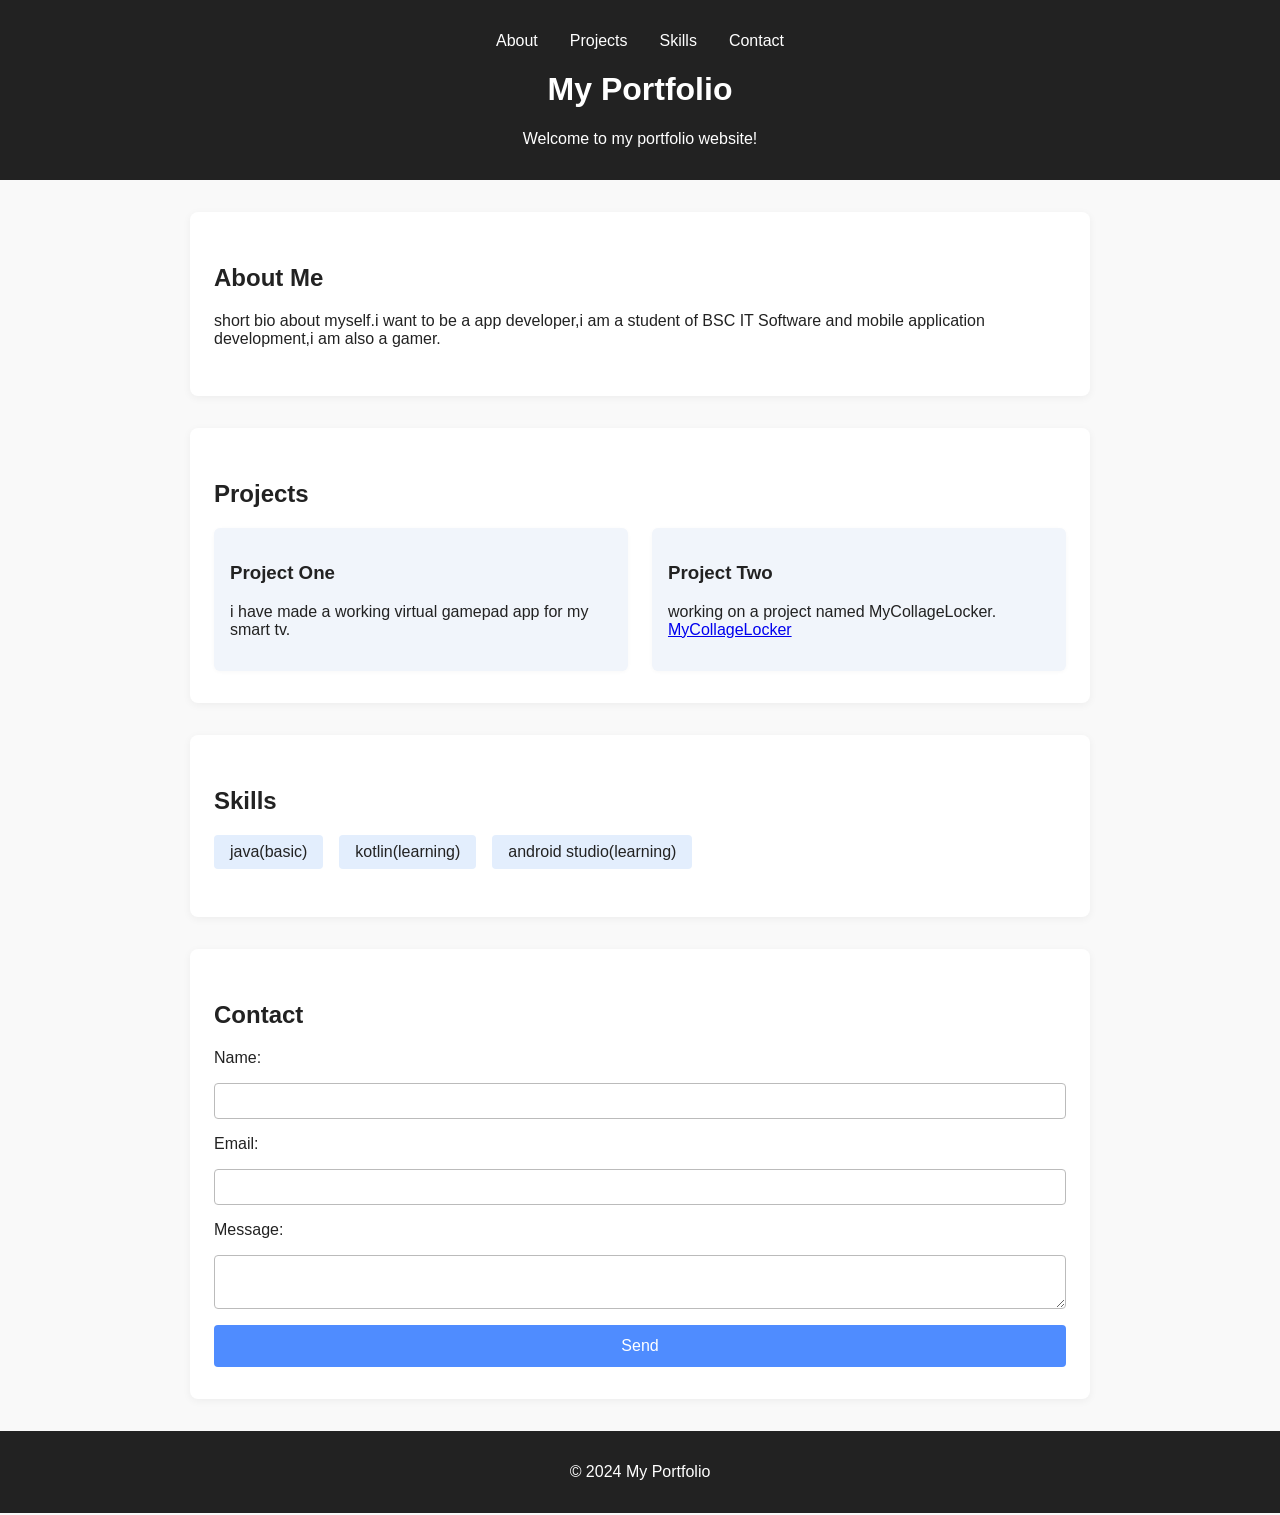
==== index.html @ efdc6cf9 "Update index.html to enhance content clarity and provide project link; modified welcome message and " ====
<!DOCTYPE html>
<html lang="en">
<head>
  <meta charset="UTF-8">
  <meta name="viewport" content="width=device-width, initial-scale=1.0">
  <title>bhaggus portfolio</title>
  <link rel="stylesheet" href="styles.css">
</head>
<body>
  <header>
    <nav>
      <ul>
        <li><a href="#about">About</a></li>
        <li><a href="#projects">Projects</a></li>
        <li><a href="#skills">Skills</a></li>
        <li><a href="#contact">Contact</a></li>
      </ul>
    </nav>
    <h1>My Portfolio</h1>
    <p>Welcome to my portfolio website!</p>
  </header>
  <main>
    <section id="about">
      <h2>About Me</h2>
      <p>short bio about myself.i want to be a app developer,i am a student of BSC IT Software and mobile application development,i am also a gamer.</p>
    </section>
    <section id="projects">
      <h2>Projects</h2>
      <div class="project-list">
        <div class="project">
          <h3>Project One</h3>
          <p>i have made a working virtual gamepad  app for my smart tv.</p>
        </div>
        <div class="project">
          <h3>Project Two</h3>
          <p>working on a project named MyCollageLocker.
            <a href="https://github.com/bhaggus/MyCollageLocker">MyCollageLocker</a>
          </p>
        </div>
      </div>
    </section>
    <section id="skills">
      <h2>Skills</h2>
      <ul class="skills-list">
        <li>java(basic)</li>
        <li>kotlin(learning)</li>
        <li>android studio(learning)</li>
      </ul>
    </section>
    <section id="contact">
      <h2>Contact</h2>
      <form id="contact-form">
        <label for="name">Name:</label>
        <input type="text" id="name" name="name" required>
        <label for="email">Email:</label>
        <input type="email" id="email" name="email" required>
        <label for="message">Message:</label>
        <textarea id="message" name="message" required></textarea>
        <button type="submit">Send</button>
      </form>
    </section>
  </main>
  <footer>
    <p>&copy; 2024 My Portfolio</p>
  </footer>
  <script src="script.js"></script>
</body>
</html>
---- styles.css ----
body {
  margin: 0;
  font-family: 'Segoe UI', Arial, sans-serif;
  background: #f9f9f9;
  color: #222;
}
header {
  background: #222;
  color: #fff;
  padding: 2rem 1rem 1rem 1rem;
  text-align: center;
}
nav ul {
  list-style: none;
  padding: 0;
  margin: 0 0 1rem 0;
  display: flex;
  justify-content: center;
  gap: 2rem;
}
nav a {
  color: #fff;
  text-decoration: none;
  font-weight: 500;
  transition: color 0.2s;
}
nav a:hover {
  color: #4f8cff;
}
main {
  max-width: 900px;
  margin: 2rem auto;
  padding: 0 1rem;
}
section {
  background: #fff;
  border-radius: 8px;
  box-shadow: 0 2px 8px rgba(0,0,0,0.05);
  margin-bottom: 2rem;
  padding: 2rem 1.5rem;
}
.project-list {
  display: flex;
  flex-wrap: wrap;
  gap: 1.5rem;
}
.project {
  flex: 1 1 250px;
  background: #f1f5fb;
  border-radius: 6px;
  padding: 1rem;
  box-shadow: 0 1px 4px rgba(0,0,0,0.03);
}
.skills-list {
  display: flex;
  flex-wrap: wrap;
  gap: 1rem;
  padding: 0;
  list-style: none;
}
.skills-list li {
  background: #e3eefd;
  color: #222;
  padding: 0.5rem 1rem;
  border-radius: 4px;
  font-weight: 500;
}
form {
  display: flex;
  flex-direction: column;
  gap: 1rem;
}
input, textarea {
  padding: 0.5rem;
  border: 1px solid #bbb;
  border-radius: 4px;
  font-size: 1rem;
}
button {
  background: #4f8cff;
  color: #fff;
  border: none;
  padding: 0.75rem 1.5rem;
  border-radius: 4px;
  font-size: 1rem;
  cursor: pointer;
  transition: background 0.2s;
}
button:hover {
  background: #2563eb;
}
footer {
  text-align: center;
  padding: 1rem;
  background: #222;
  color: #fff;
  margin-top: 2rem;
}
@media (max-width: 600px) {
  .project-list {
    flex-direction: column;
  }
  section {
    padding: 1rem 0.5rem;
  }
}
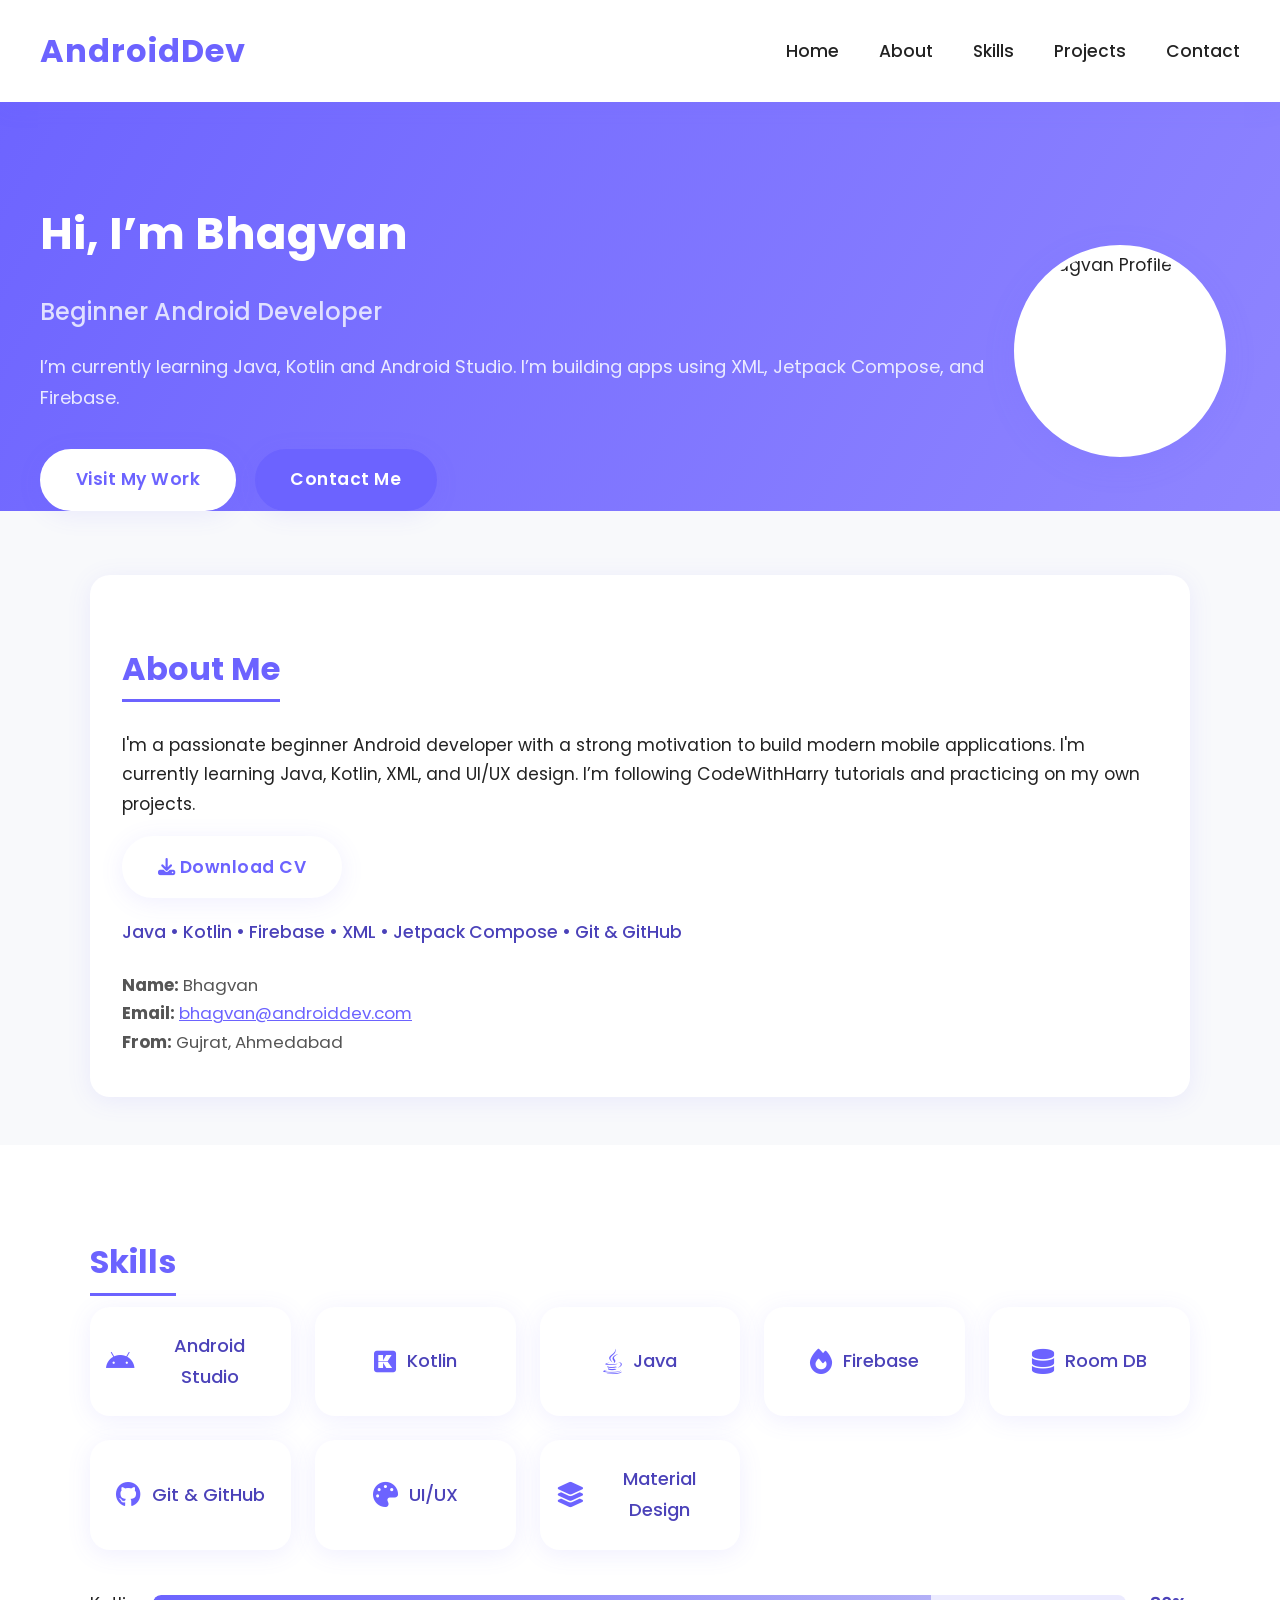
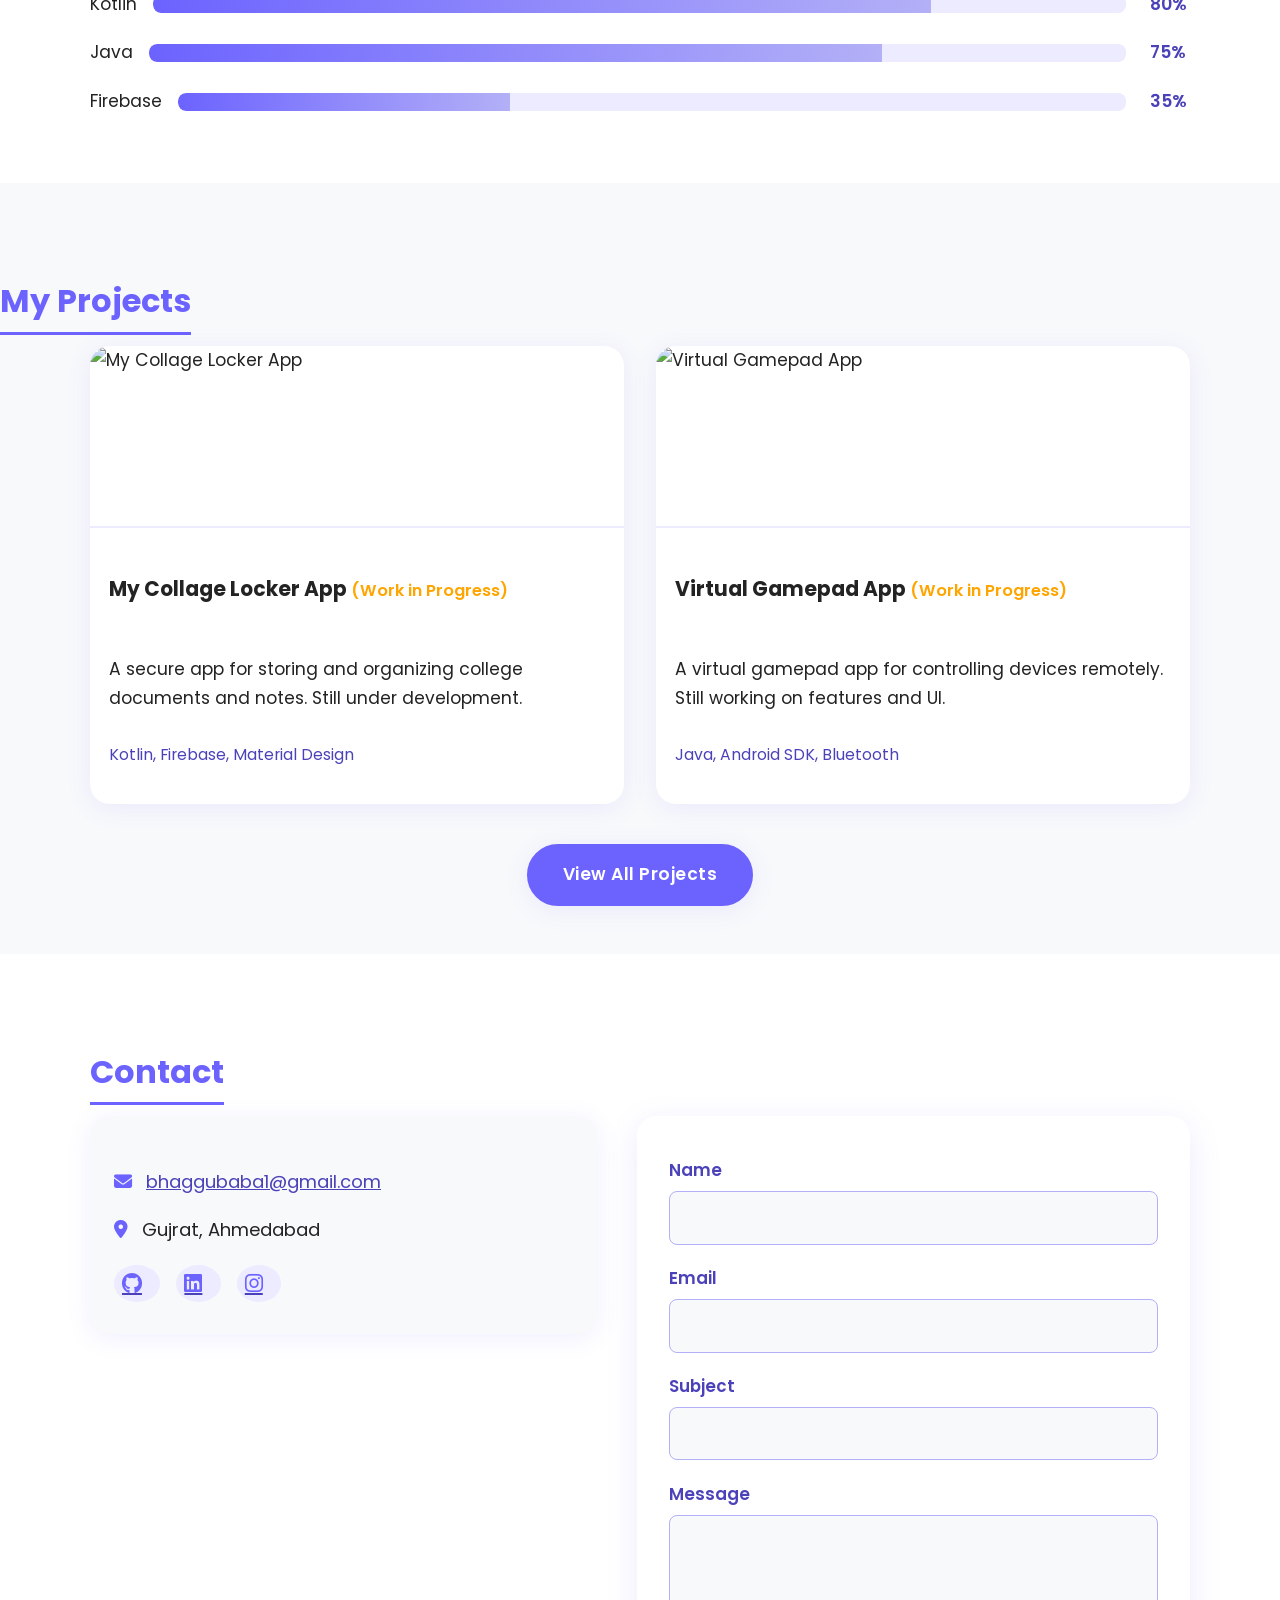
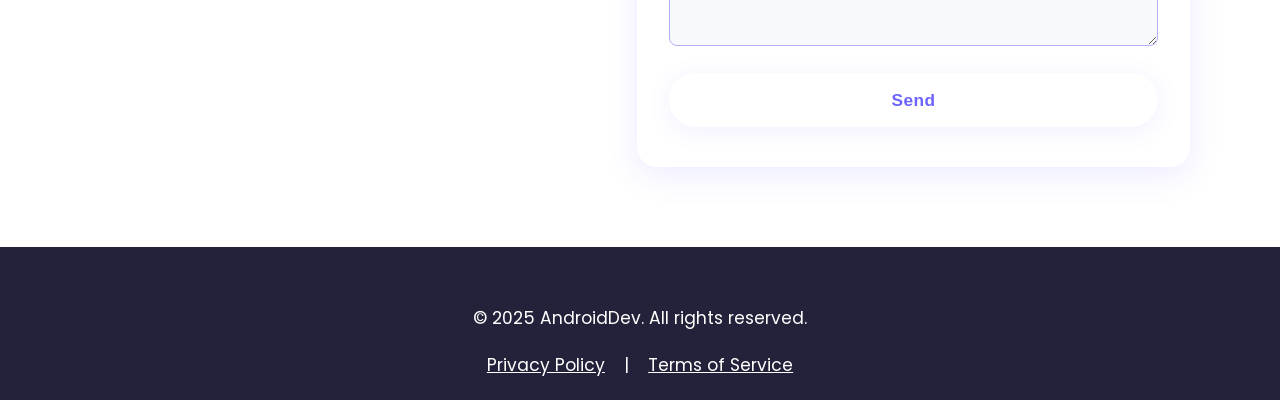
==== commit 49635d41: "i updated my portfolio webiste" ====
--- a/index.html
+++ b/index.html
@@ -3,65 +3,166 @@
 <head>
   <meta charset="UTF-8">
   <meta name="viewport" content="width=device-width, initial-scale=1.0">
-  <title>bhaggus portfolio</title>
+  <title>Bhagvan | Android Developer Portfolio</title>
   <link rel="stylesheet" href="styles.css">
+  <link href="https://fonts.googleapis.com/css?family=Poppins:400,500,700&display=swap" rel="stylesheet">
+  <link rel="stylesheet" href="https://cdnjs.cloudflare.com/ajax/libs/font-awesome/6.4.2/css/all.min.css">
 </head>
 <body>
-  <header>
-    <nav>
-      <ul>
+  <!-- Header Section -->
+  <header class="hero">
+    <nav class="navbar">
+      <div class="logo">AndroidDev</div>
+      <ul class="nav-links">
+        <li><a href="#home">Home</a></li>
         <li><a href="#about">About</a></li>
+        <li><a href="#skills">Skills</a></li>
         <li><a href="#projects">Projects</a></li>
-        <li><a href="#skills">Skills</a></li>
         <li><a href="#contact">Contact</a></li>
       </ul>
     </nav>
-    <h1>My Portfolio</h1>
-    <p>Welcome to my portfolio website!</p>
+    <div class="hero-content" id="home">
+      <div class="hero-text">
+        <h1>Hi, I’m Bhagvan</h1>
+        <h2>Beginner Android Developer</h2>
+        <p>I’m currently learning Java, Kotlin and Android Studio. I’m building apps using XML, Jetpack Compose, and Firebase.</p>
+        <div class="hero-buttons">
+          <a href="#projects" class="btn btn-primary">Visit My Work</a>
+          <a href="#contact" class="btn btn-accent">Contact Me</a>
+        </div>
+      </div>
+      <div class="hero-image">
+        <img src="https://tse2.mm.bing.net/th/id/OIP.wwSRKkPSrIvOSP2I6J0OtQHaEo?rs=1&pid=ImgDetMain&o=7&rm=3" alt="Bhagvan Profile" class="profile-img">
+      </div>
+    </div>
   </header>
+
   <main>
-    <section id="about">
-      <h2>About Me</h2>
-      <p>short bio about myself.i want to be a app developer,i am a student of BSC IT Software and mobile application development,i am also a gamer.</p>
-    </section>
-    <section id="projects">
-      <h2>Projects</h2>
-      <div class="project-list">
-        <div class="project">
-          <h3>Project One</h3>
-          <p>i have made a working virtual gamepad  app for my smart tv.</p>
-        </div>
-        <div class="project">
-          <h3>Project Two</h3>
-          <p>working on a project named MyCollageLocker.
-            <a href="https://github.com/bhaggus/MyCollageLocker">MyCollageLocker</a>
-          </p>
+    <!-- About Me Section -->
+    <section id="about" class="about-section">
+      <div class="about-container">
+        <div class="about-text">
+          <h2>About Me</h2>
+          <p>I'm a passionate beginner Android developer with a strong motivation to build modern mobile applications. I'm currently learning Java, Kotlin, XML, and UI/UX design. I’m following CodeWithHarry tutorials and practicing on my own projects.</p>
+          <a href="#" class="btn btn-primary"><i class="fa-solid fa-download"></i> Download CV</a>
+          <div class="about-skills">
+            <span>Java</span> • <span>Kotlin</span> • <span>Firebase</span> • <span>XML</span> • <span>Jetpack Compose</span> • <span>Git &amp; GitHub</span>
+          </div>
+          <div class="about-meta" style="margin-top:1.5rem;">
+            <div><strong>Name:</strong> Bhagvan</div>
+            <div><strong>Email:</strong> <a href="mailto:bhagvan@androiddev.com">bhagvan@androiddev.com</a></div>
+            <div><strong>From:</strong> Gujrat, Ahmedabad</div>
+          </div>
         </div>
       </div>
     </section>
-    <section id="skills">
+
+    <!-- Skills Section -->
+    <section id="skills" class="skills-section">
       <h2>Skills</h2>
-      <ul class="skills-list">
-        <li>java(basic)</li>
-        <li>kotlin(learning)</li>
-        <li>android studio(learning)</li>
-      </ul>
+      <div class="skills-grid">
+        <div class="skill-card"><i class="fa-brands fa-android"></i> Android Studio</div>
+        <div class="skill-card"><i class="fa-brands fa-korvue"></i> Kotlin</div>
+        <div class="skill-card"><i class="fa-brands fa-java"></i> Java</div>
+        <div class="skill-card"><i class="fa-solid fa-fire"></i> Firebase</div>
+        <div class="skill-card"><i class="fa-solid fa-database"></i> Room DB</div>
+        <div class="skill-card"><i class="fa-brands fa-github"></i> Git &amp; GitHub</div>
+        <div class="skill-card"><i class="fa-solid fa-palette"></i> UI/UX</div>
+        <div class="skill-card"><i class="fa-solid fa-layer-group"></i> Material Design</div>
+      </div>
+      <div class="skill-bars">
+        <div class="skill-bar">
+          <span>Kotlin</span>
+          <div class="bar-bg"><div class="bar-fill" style="width:80%"></div></div>
+          <span class="bar-percent">80%</span>
+        </div>
+        <div class="skill-bar">
+          <span>Java</span>
+          <div class="bar-bg"><div class="bar-fill" style="width:75%"></div></div>
+          <span class="bar-percent">75%</span>
+        </div>
+        <div class="skill-bar">
+          <span>Firebase</span>
+          <div class="bar-bg"><div class="bar-fill" style="width:35%"></div></div>
+          <span class="bar-percent">35%</span>
+        </div>
+      </div>
     </section>
-    <section id="contact">
+
+    <!-- Projects Section -->
+    <section id="projects" class="projects-section">
+      <h2>My Projects</h2>
+      <div class="projects-grid">
+        <!-- New Project: My Collage Locker App -->
+        <div class="project-card">
+          <img src="https://images.unsplash.com/photo-1519125323398-675f0ddb6308?auto=format&fit=crop&w=400&q=80" alt="My Collage Locker App">
+          <div class="project-content">
+            <h3>My Collage Locker App <span style='color:#FFA500; font-size:0.8em; font-weight:600;'>(Work in Progress)</span></h3>
+            <p>A secure app for storing and organizing college documents and notes. Still under development.</p>
+            <div class="project-tools">Kotlin, Firebase, Material Design</div>
+          </div>
+        </div>
+        <!-- New Project: Virtual Gamepad App -->
+        <div class="project-card">
+          <img src="https://images.unsplash.com/photo-1511512578047-dfb367046420?auto=format&fit=crop&w=400&q=80" alt="Virtual Gamepad App">
+          <div class="project-content">
+            <h3>Virtual Gamepad App <span style='color:#FFA500; font-size:0.8em; font-weight:600;'>(Work in Progress)</span></h3>
+            <p>A virtual gamepad app for controlling devices remotely. Still working on features and UI.</p>
+            <div class="project-tools">Java, Android SDK, Bluetooth</div>
+          </div>
+        </div>
+      </div>
+      <div class="projects-btn">
+        <a href="#" class="btn btn-accent">View All Projects</a>
+      </div>
+    </section>
+
+    <!-- Contact Section -->
+    <section id="contact" class="contact-section">
       <h2>Contact</h2>
-      <form id="contact-form">
-        <label for="name">Name:</label>
-        <input type="text" id="name" name="name" required>
-        <label for="email">Email:</label>
-        <input type="email" id="email" name="email" required>
-        <label for="message">Message:</label>
-        <textarea id="message" name="message" required></textarea>
-        <button type="submit">Send</button>
-      </form>
+      <div class="contact-container">
+        <div class="contact-details">
+          <p><i class="fa-solid fa-envelope"></i> <a href="mailto:bhaggubaba1@gmail.com">bhaggubaba1@gmail.com</a></p>
+          <p><i class="fa-solid fa-location-dot"></i> Gujrat, Ahmedabad</p>
+          <div class="social-icons">
+            <a href="https://github.com/Beasst1816" aria-label="GitHub" class="social-icon" target="_blank"><i class="fa-brands fa-github"></i></a>
+            <a href="https://www.linkedin.com/in/raval-bhagvan-371677370?utm_source=share&utm_campaign=share_via&utm_content=profile&utm_medium=android_app" aria-label="LinkedIn" class="social-icon" target="_blank"><i class="fa-brands fa-linkedin"></i></a>
+            <a href="https://www.instagram.com/bhaggu.exe?igsh=d2loOWhnOHhxYTVz" aria-label="Instagram" class="social-icon" target="_blank"><i class="fa-brands fa-instagram"></i></a>
+          </div>
+        </div>
+        <form id="contact-form" class="contact-form">
+          <div class="form-group">
+            <label for="name">Name</label>
+            <input type="text" id="name" name="name" required>
+          </div>
+          <div class="form-group">
+            <label for="email">Email</label>
+            <input type="email" id="email" name="email" required>
+          </div>
+          <div class="form-group">
+            <label for="subject">Subject</label>
+            <input type="text" id="subject" name="subject" required>
+          </div>
+          <div class="form-group">
+            <label for="message">Message</label>
+            <textarea id="message" name="message" rows="4" required></textarea>
+          </div>
+          <button type="submit" class="btn btn-primary">Send</button>
+        </form>
+      </div>
     </section>
   </main>
-  <footer>
-    <p>&copy; 2024 My Portfolio</p>
+
+  <!-- Footer -->
+  <footer class="footer">
+    <div class="footer-content">
+      <p>© 2025 AndroidDev. All rights reserved.</p>
+      <div class="footer-links">
+        <a href="#">Privacy Policy</a>
+        <span>|</span>
+        <a href="#">Terms of Service</a>
+      </div>
+    </div>
   </footer>
   <script src="script.js"></script>
 </body>
--- a/styles.css
+++ b/styles.css
@@ -1,106 +1,555 @@
+/* --- Professional & Clean Enhancements --- */
+:root {
+  --primary: #6C63FF;
+  --primary-dark: #4B42B9;
+  --accent: #6C63FF;
+  --bg: #fff;
+  --section-bg: #F8F9FB;
+  --text: #232323;
+  --shadow: 0 4px 24px rgba(108,99,255,0.10);
+  --shadow-lg: 0 8px 32px rgba(108,99,255,0.13);
+  --radius: 20px;
+  --radius-lg: 32px;
+  --transition: 0.25s cubic-bezier(.4,0,.2,1);
+}
+
 body {
   margin: 0;
-  font-family: 'Segoe UI', Arial, sans-serif;
-  background: #f9f9f9;
-  color: #222;
-}
-header {
-  background: #222;
-  color: #fff;
-  padding: 2rem 1rem 1rem 1rem;
-  text-align: center;
-}
-nav ul {
+  font-family: 'Poppins', 'Inter', Arial, sans-serif;
+  background: var(--bg);
+  color: var(--text);
+  line-height: 1.7;
+  font-size: 1.08rem;
+}
+
+section {
+  padding: 3.5rem 0 3.5rem 0;
+  background: var(--section-bg);
+}
+
+main > section:nth-child(even) {
+  background: #fff;
+}
+
+/* Navbar */
+.navbar {
+  display: flex;
+  justify-content: space-between;
+  align-items: center;
+  padding: 1.5rem 2.5rem;
+  background: var(--bg);
+  box-shadow: var(--shadow);
+}
+.logo {
+  font-weight: 700;
+  font-size: 2rem;
+  color: var(--primary);
+  letter-spacing: 1px;
+}
+.nav-links {
   list-style: none;
+  display: flex;
+  gap: 2.5rem;
+  margin: 0;
   padding: 0;
-  margin: 0 0 1rem 0;
-  display: flex;
-  justify-content: center;
-  gap: 2rem;
-}
-nav a {
-  color: #fff;
+}
+.nav-links a {
+  color: var(--text);
   text-decoration: none;
   font-weight: 500;
-  transition: color 0.2s;
-}
-nav a:hover {
-  color: #4f8cff;
-}
-main {
-  max-width: 900px;
-  margin: 2rem auto;
-  padding: 0 1rem;
-}
-section {
-  background: #fff;
+  font-size: 1.08rem;
+  transition: color var(--transition);
+  position: relative;
+  padding-bottom: 2px;
+}
+.nav-links a::after {
+  content: '';
+  display: block;
+  width: 0;
+  height: 2.5px;
+  background: var(--primary);
+  transition: width var(--transition);
+  position: absolute;
+  left: 0;
+  bottom: -4px;
+  border-radius: 2px;
+}
+.nav-links a:hover {
+  color: var(--primary);
+}
+.nav-links a:hover::after {
+  width: 100%;
+}
+
+/* Hero Section */
+.hero {
+  background: linear-gradient(120deg, #6C63FF 0%, #8f85ff 100%);
+  padding-bottom: 0;
+  min-height: 420px;
+}
+.hero-content {
+  display: flex;
+  align-items: center;
+  justify-content: space-between;
+  max-width: 1200px;
+  margin: 0 auto;
+  padding: 4rem 2.5rem 0 2.5rem;
+  flex-wrap: wrap;
+}
+.hero-text {
+  flex: 1 1 400px;
+  color: #fff;
+}
+.hero-text h1 {
+  font-size: 2.8rem;
+  font-weight: 700;
+  margin-bottom: 0.5rem;
+  color: #fff;
+}
+.hero-text h1 span, .hero-text .highlight {
+  color: #FFD600;
+  background: none;
+  padding: 0;
+}
+.hero-text h2 {
+  font-size: 1.5rem;
+  color: #e0e0ff;
+  margin-bottom: 1.2rem;
+  font-weight: 500;
+}
+.hero-text p {
+  margin-bottom: 2.2rem;
+  color: #eaeaff;
+  font-size: 1.13rem;
+}
+.hero-buttons {
+  display: flex;
+  gap: 1.2rem;
+}
+.btn {
+  padding: 0.9rem 2.1rem;
+  border: none;
+  border-radius: var(--radius-lg);
+  font-size: 1.08rem;
+  font-weight: 600;
+  cursor: pointer;
+  transition: box-shadow var(--transition), background var(--transition), color var(--transition), transform var(--transition);
+  box-shadow: var(--shadow);
+  text-decoration: none;
+  display: inline-block;
+  letter-spacing: 0.5px;
+}
+.btn-primary {
+  background: #fff;
+  color: var(--primary);
+  border: 2px solid #fff;
+}
+.btn-primary:hover {
+  background: var(--primary-dark);
+  color: #fff;
+  border: 2px solid var(--primary-dark);
+  transform: translateY(-2px) scale(1.04);
+}
+.btn-accent {
+  background: var(--primary);
+  color: #fff;
+  border: 2px solid var(--primary);
+}
+.btn-accent:hover {
+  background: #fff;
+  color: var(--primary);
+  border: 2px solid #fff;
+  transform: translateY(-2px) scale(1.04);
+}
+.hero-image {
+  flex: 0 0 240px;
+  display: flex;
+  align-items: center;
+  justify-content: center;
+  margin-top: 1.5rem;
+}
+.profile-img {
+  width: 200px;
+  height: 200px;
+  border-radius: 50%;
+  object-fit: cover;
+  border: 6px solid #fff;
+  box-shadow: var(--shadow-lg);
+  background: #fff;
+}
+
+/* About Section */
+.about-section {
+  background: var(--section-bg);
+  padding: 4rem 0 3rem 0;
+}
+.about-container {
+  display: flex;
+  align-items: flex-start;
+  gap: 2.5rem;
+  max-width: 1100px;
+  margin: 0 auto;
+  flex-wrap: wrap;
+}
+.about-text {
+  flex: 1 1 400px;
+  background: #fff;
+  border-radius: var(--radius);
+  box-shadow: var(--shadow);
+  padding: 2.5rem 2rem;
+}
+.about-text h2 {
+  color: var(--primary);
+  font-size: 2rem;
+  font-weight: 700;
+  margin-bottom: 0.7rem;
+  border-bottom: 3px solid var(--primary);
+  display: inline-block;
+  padding-bottom: 0.2rem;
+}
+.about-skills {
+  margin-top: 1.2rem;
+  color: var(--primary-dark);
+  font-weight: 500;
+  font-size: 1.08rem;
+}
+.about-meta {
+  margin-top: 1.5rem;
+  font-size: 1.05rem;
+  color: #555;
+}
+.about-meta a {
+  color: var(--primary);
+  text-decoration: underline;
+}
+
+/* Skills Section */
+.skills-section {
+  padding: 4rem 0 3rem 0;
+  max-width: 1100px;
+  margin: 0 auto;
+  background: #fff;
+}
+.skills-section h2 {
+  color: var(--primary);
+  font-size: 2rem;
+  font-weight: 700;
+  margin-bottom: 0.7rem;
+  border-bottom: 3px solid var(--primary);
+  display: inline-block;
+  padding-bottom: 0.2rem;
+  text-align: left;
+}
+.skills-grid {
+  display: grid;
+  grid-template-columns: repeat(auto-fit, minmax(170px, 1fr));
+  gap: 1.5rem;
+  margin-bottom: 2.5rem;
+}
+.skill-card {
+  background: #fff;
+  border-radius: var(--radius);
+  box-shadow: var(--shadow);
+  padding: 1.5rem 1rem;
+  text-align: center;
+  font-weight: 500;
+  color: var(--primary-dark);
+  font-size: 1.13rem;
+  transition: transform var(--transition), box-shadow var(--transition), background var(--transition);
+  display: flex;
+  align-items: center;
+  justify-content: center;
+  gap: 0.7rem;
+}
+.skill-card i {
+  font-size: 1.4em;
+  color: var(--primary);
+}
+.skill-card:hover {
+  transform: translateY(-6px) scale(1.04);
+  box-shadow: var(--shadow-lg);
+  background: #F3F1FF;
+}
+.skill-bars {
+  margin-top: 1.5rem;
+}
+.skill-bar {
+  display: flex;
+  align-items: center;
+  gap: 1rem;
+  margin-bottom: 1.2rem;
+}
+.bar-bg {
+  flex: 1;
+  background: #ecebff;
   border-radius: 8px;
-  box-shadow: 0 2px 8px rgba(0,0,0,0.05);
+  height: 18px;
+  overflow: hidden;
+  margin-right: 0.5rem;
+}
+.bar-fill {
+  background: linear-gradient(90deg, var(--primary), #b3b0f7);
+  height: 100%;
+  border-radius: 8px 0 0 8px;
+  transition: width 0.7s;
+}
+.bar-percent {
+  min-width: 40px;
+  color: var(--primary-dark);
+  font-weight: 600;
+}
+
+/* Projects Section */
+.projects-section {
+  padding: 4rem 0 3rem 0;
+  background: var(--section-bg);
+}
+.projects-section h2 {
+  color: var(--primary);
+  font-size: 2rem;
+  font-weight: 700;
+  margin-bottom: 0.7rem;
+  border-bottom: 3px solid var(--primary);
+  display: inline-block;
+  padding-bottom: 0.2rem;
+  text-align: left;
+}
+.projects-grid {
+  display: grid;
+  grid-template-columns: repeat(auto-fit, minmax(340px, 1fr));
+  gap: 2rem;
+  max-width: 1100px;
+  margin: 0 auto;
+}
+.project-card {
+  background: #fff;
+  border-radius: var(--radius);
+  box-shadow: var(--shadow);
+  overflow: hidden;
+  display: flex;
+  flex-direction: column;
+  transition: transform var(--transition), box-shadow var(--transition);
+}
+.project-card:hover {
+  transform: translateY(-8px) scale(1.03);
+  box-shadow: var(--shadow-lg);
+}
+.project-card img {
+  width: 100%;
+  height: 180px;
+  object-fit: cover;
+  border-bottom: 2px solid #ecebff;
+}
+.project-content {
+  padding: 1.5rem 1.2rem 1.7rem 1.2rem;
+  flex: 1;
+  display: flex;
+  flex-direction: column;
+  gap: 0.7rem;
+}
+.project-tools {
+  color: var(--primary-dark);
+  font-size: 0.98rem;
+  margin-bottom: 0.5rem;
+}
+.projects-btn {
+  margin-top: 2.5rem;
+  text-align: center;
+}
+.project-link {
+  color: #fff;
+  background: var(--primary);
+  border-radius: 8px;
+  padding: 0.5rem 1.2rem;
+  text-decoration: none;
+  font-weight: 500;
+  align-self: flex-start;
+  transition: background var(--transition);
+}
+.project-link:hover {
+  background: var(--primary-dark);
+}
+
+/* Contact Section */
+.contact-section {
+  padding: 4rem 0 3rem 0;
+  max-width: 1100px;
+  margin: 0 auto;
+  background: #fff;
+}
+.contact-section h2 {
+  color: var(--primary);
+  font-size: 2rem;
+  font-weight: 700;
+  margin-bottom: 0.7rem;
+  border-bottom: 3px solid var(--primary);
+  display: inline-block;
+  padding-bottom: 0.2rem;
+  text-align: left;
+}
+.contact-container {
+  display: flex;
+  gap: 2.5rem;
+  flex-wrap: wrap;
+  align-items: flex-start;
+  justify-content: space-between;
+}
+.contact-details {
+  flex: 1 1 320px;
+  font-size: 1.13rem;
   margin-bottom: 2rem;
+  background: #F8F9FB;
+  border-radius: var(--radius);
+  box-shadow: var(--shadow);
   padding: 2rem 1.5rem;
 }
-.project-list {
-  display: flex;
-  flex-wrap: wrap;
-  gap: 1.5rem;
-}
-.project {
-  flex: 1 1 250px;
-  background: #f1f5fb;
-  border-radius: 6px;
-  padding: 1rem;
-  box-shadow: 0 1px 4px rgba(0,0,0,0.03);
-}
-.skills-list {
-  display: flex;
-  flex-wrap: wrap;
+.contact-details i {
+  color: var(--primary);
+  margin-right: 0.5em;
+}
+.contact-details a {
+  color: var(--primary-dark);
+  text-decoration: underline;
+}
+.social-icons {
+  display: flex;
   gap: 1rem;
-  padding: 0;
-  list-style: none;
-}
-.skills-list li {
-  background: #e3eefd;
-  color: #222;
-  padding: 0.5rem 1rem;
-  border-radius: 4px;
-  font-weight: 500;
-}
-form {
+  margin-top: 1.2rem;
+}
+.social-icon {
+  color: var(--primary-dark);
+  background: #ecebff;
+  border-radius: 50%;
+  padding: 0.5rem;
+  display: flex;
+  align-items: center;
+  justify-content: center;
+  transition: background var(--transition), color var(--transition), transform var(--transition);
+  font-size: 1.3rem;
+}
+.social-icon:hover {
+  background: var(--primary);
+  color: #fff;
+  transform: scale(1.1);
+}
+.contact-form {
+  flex: 1 1 350px;
+  background: #fff;
+  border-radius: var(--radius);
+  box-shadow: var(--shadow-lg);
+  padding: 2.5rem 2rem;
   display: flex;
   flex-direction: column;
-  gap: 1rem;
-}
-input, textarea {
-  padding: 0.5rem;
-  border: 1px solid #bbb;
-  border-radius: 4px;
-  font-size: 1rem;
-}
-button {
-  background: #4f8cff;
-  color: #fff;
-  border: none;
-  padding: 0.75rem 1.5rem;
-  border-radius: 4px;
-  font-size: 1rem;
-  cursor: pointer;
-  transition: background 0.2s;
-}
-button:hover {
-  background: #2563eb;
-}
-footer {
+  gap: 1.2rem;
+}
+.form-group {
+  display: flex;
+  flex-direction: column;
+  gap: 0.4rem;
+}
+.contact-form label {
+  font-weight: 600;
+  color: var(--primary-dark);
+  font-size: 1.05rem;
+}
+.contact-form input,
+.contact-form textarea {
+  padding: 0.8rem 1.1rem;
+  border: 1.5px solid #b3b0f7;
+  border-radius: 8px;
+  font-size: 1.08rem;
+  font-family: inherit;
+  background: #F8F9FB;
+  transition: border var(--transition);
+}
+.contact-form input:focus,
+.contact-form textarea:focus {
+  border: 1.5px solid var(--primary);
+  outline: none;
+}
+.contact-form button {
+  margin-top: 0.5rem;
+  font-size: 1.08rem;
+  font-weight: 600;
+  border-radius: var(--radius-lg);
+  padding: 0.9rem 2.1rem;
+}
+
+/* Footer */
+.footer {
+  background: #23223a;
+  color: #fff;
+  padding: 2.5rem 1rem 1.2rem 1rem;
   text-align: center;
-  padding: 1rem;
-  background: #222;
-  color: #fff;
   margin-top: 2rem;
 }
+.footer-content {
+  max-width: 1100px;
+  margin: 0 auto;
+}
+.footer-links {
+  margin-top: 0.7rem;
+  display: flex;
+  gap: 1.2rem;
+  justify-content: center;
+  align-items: center;
+  font-size: 1.08rem;
+}
+.footer-links a {
+  color: #fff;
+  text-decoration: underline;
+  transition: color var(--transition);
+}
+.footer-links a:hover {
+  color: var(--primary);
+}
+.footer-links span {
+  color: #fff;
+}
+
+/* Responsive Design */
+@media (max-width: 1100px) {
+  .hero-content, .about-container, .contact-container, .projects-grid, .skills-section {
+    padding-left: 1rem;
+    padding-right: 1rem;
+  }
+}
+@media (max-width: 900px) {
+  .hero-content, .about-container, .contact-container {
+    flex-direction: column;
+    align-items: flex-start;
+    gap: 2rem;
+    padding-left: 1rem;
+    padding-right: 1rem;
+  }
+  .hero-image {
+    align-self: center;
+    margin-top: 2rem;
+  }
+}
 @media (max-width: 600px) {
-  .project-list {
+  .navbar {
     flex-direction: column;
-  }
-  section {
-    padding: 1rem 0.5rem;
+    gap: 1rem;
+    padding: 1rem;
+  }
+  .hero-content, .about-container, .contact-container {
+    padding: 1rem 0.5rem 0 0.5rem;
+  }
+  .skills-section, .projects-section, .about-section, .contact-section {
+    padding: 2rem 0.5rem;
+  }
+  .projects-grid {
+    grid-template-columns: 1fr;
+  }
+  .skills-grid {
+    grid-template-columns: 1fr;
+  }
+  .footer {
+    padding: 1.2rem 0.5rem 0.5rem 0.5rem;
+  }
+  .profile-img {
+    width: 120px;
+    height: 120px;
   }
 } 
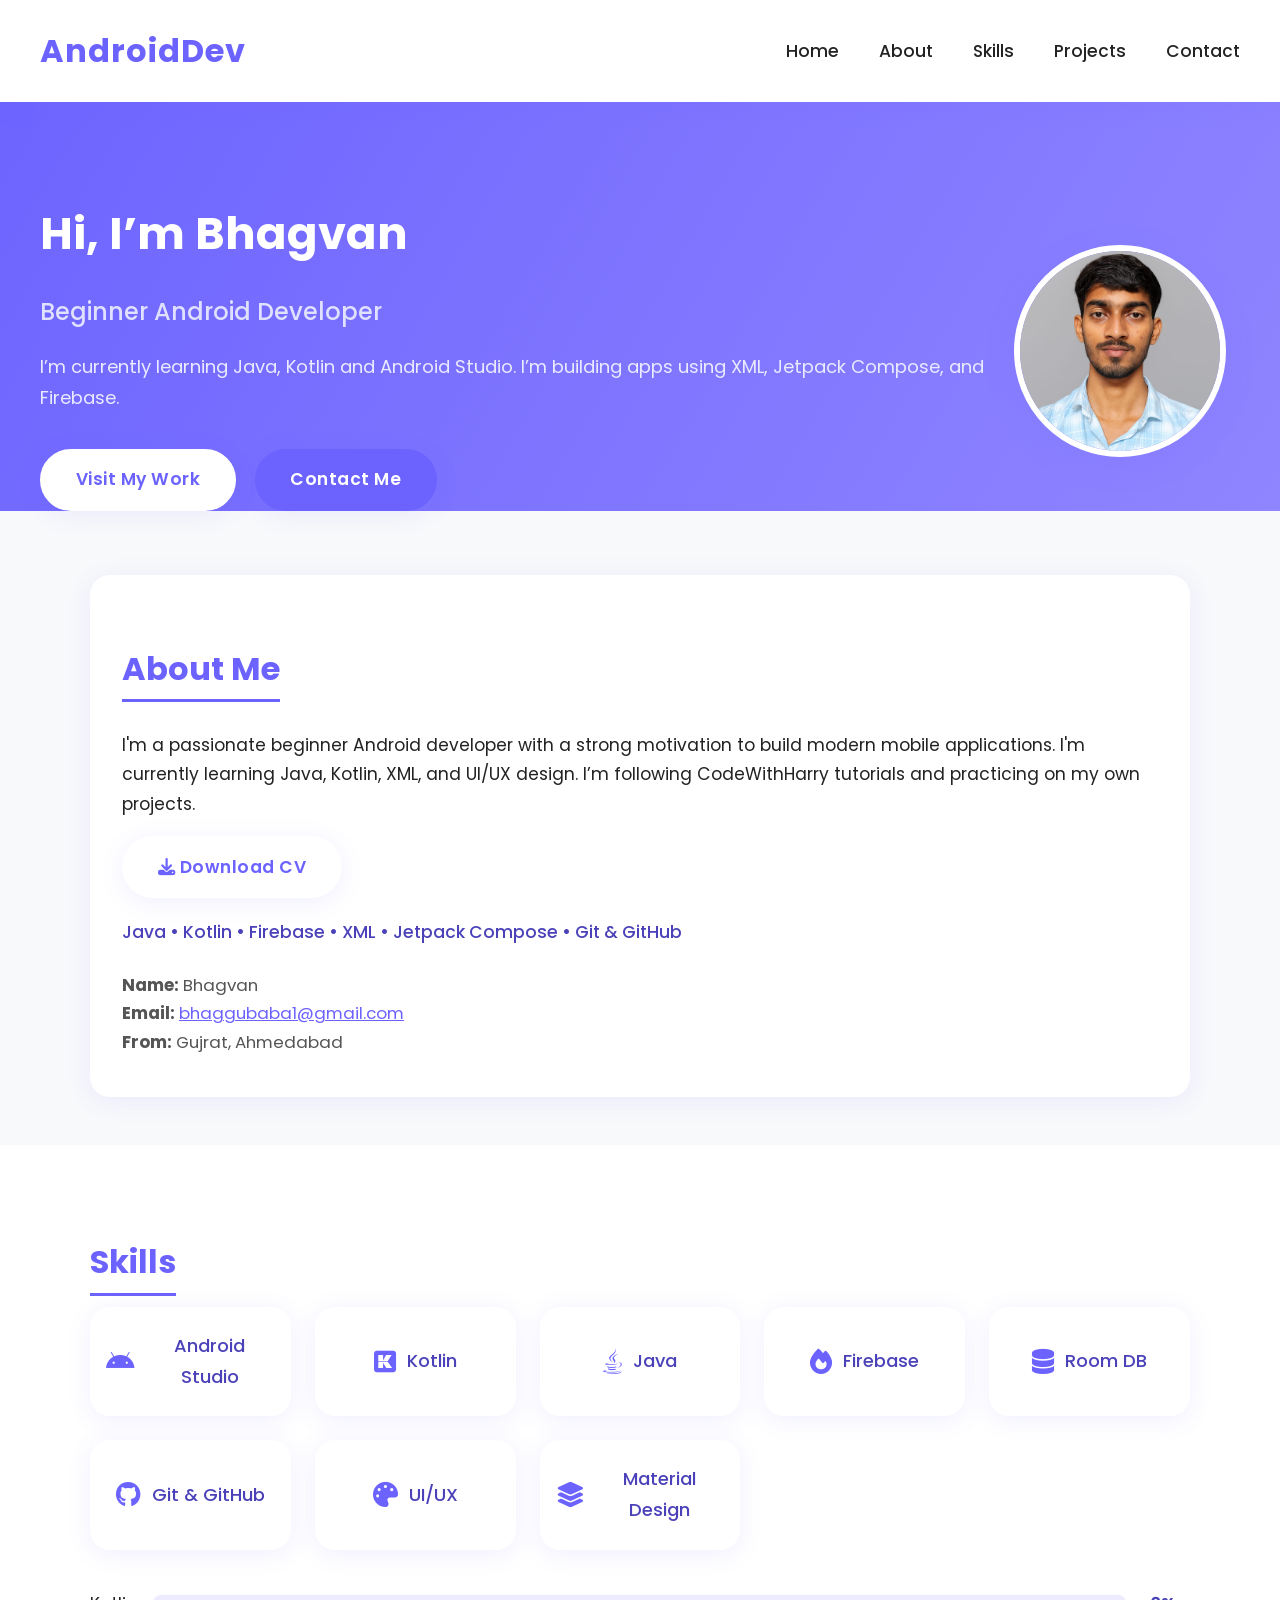
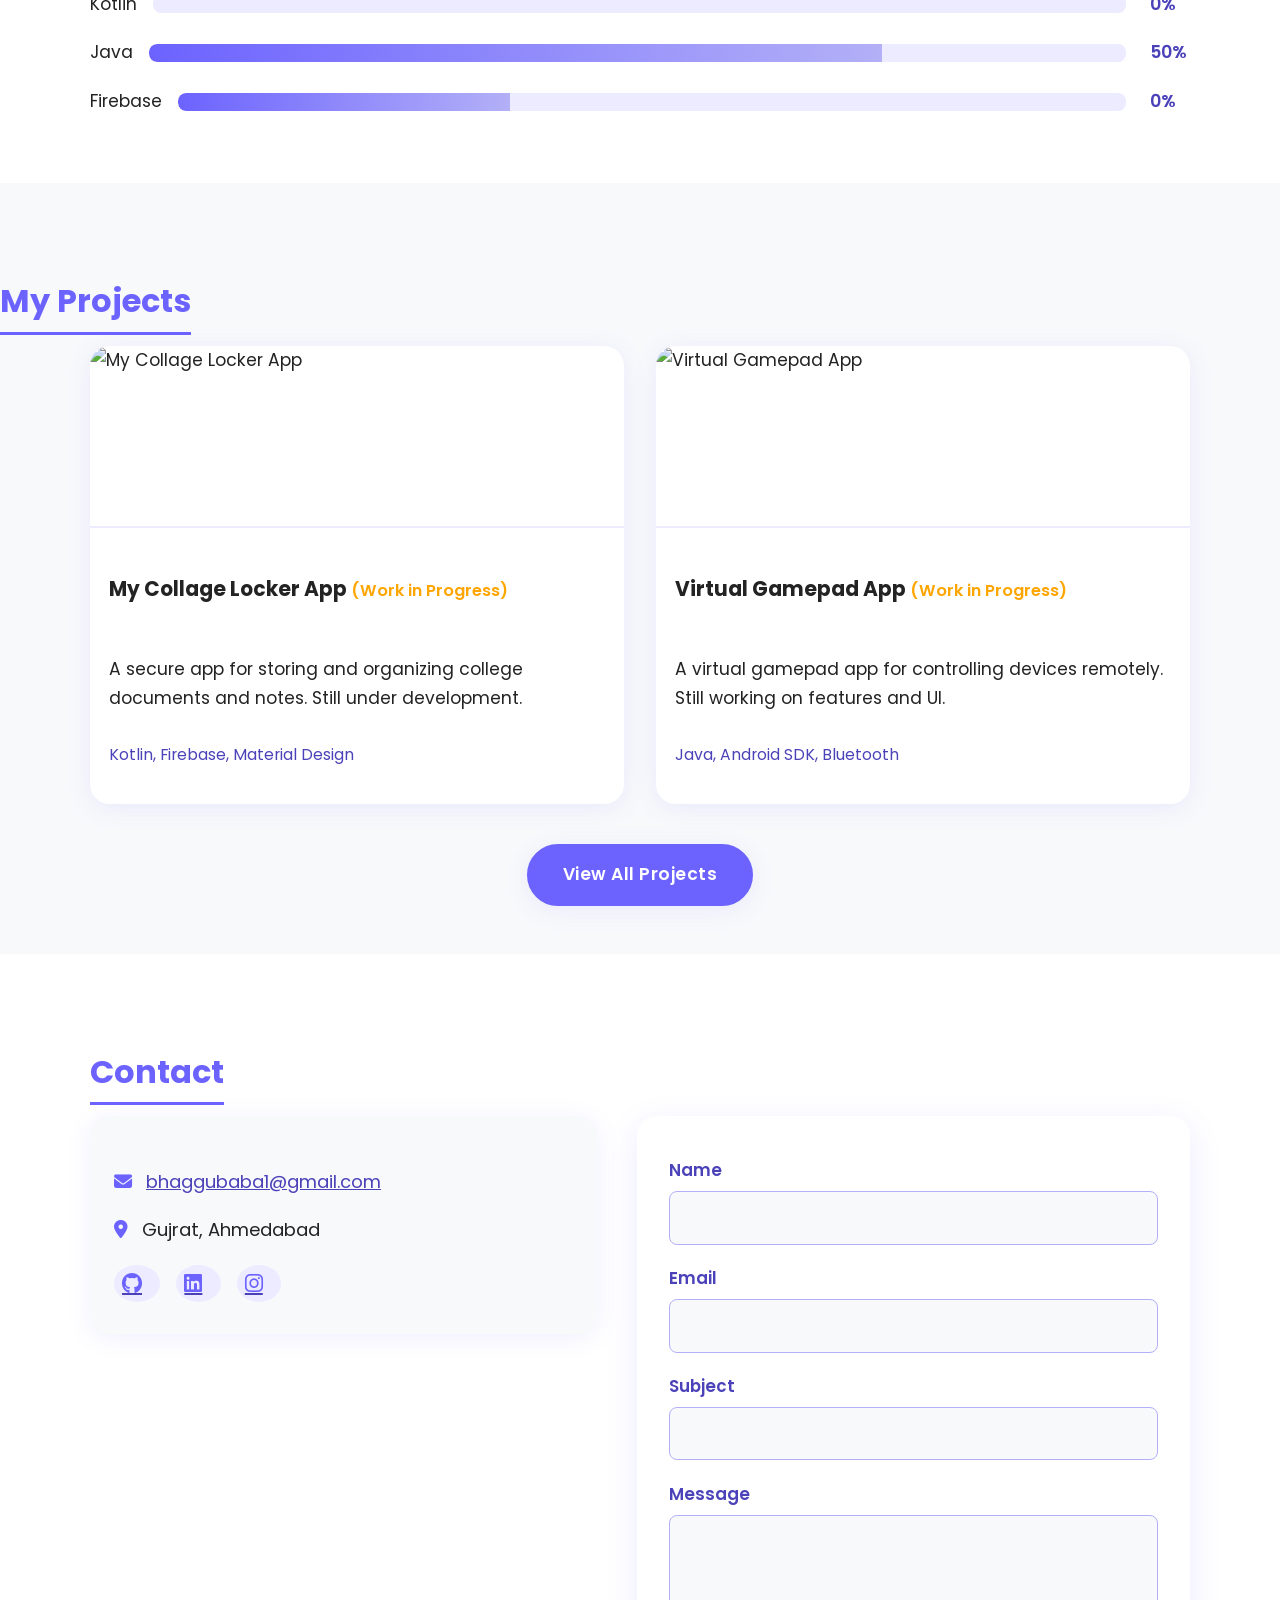
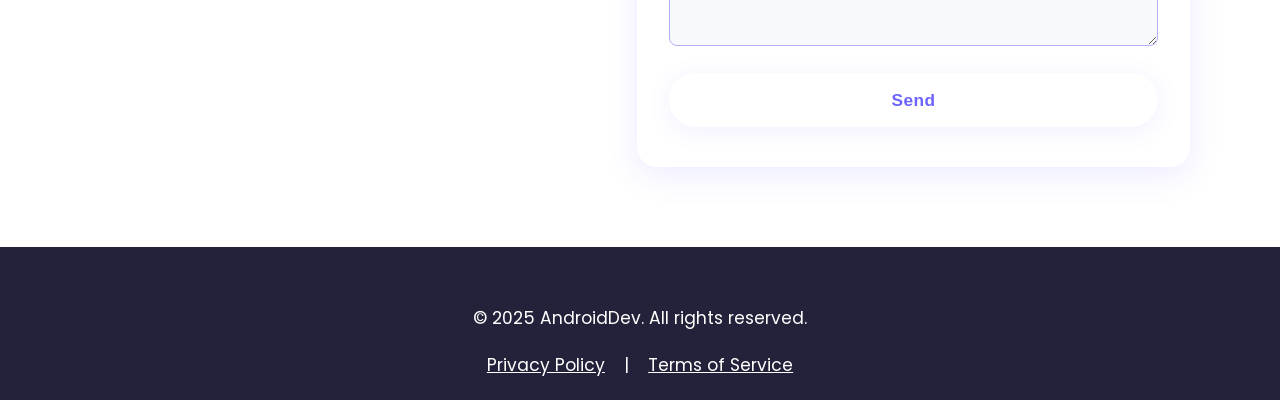
==== commit 4dfb40fa: "Update index.html" ====
--- a/index.html
+++ b/index.html
@@ -32,7 +32,7 @@
         </div>
       </div>
       <div class="hero-image">
-        <img src="https://tse2.mm.bing.net/th/id/OIP.wwSRKkPSrIvOSP2I6J0OtQHaEo?rs=1&pid=ImgDetMain&o=7&rm=3" alt="Bhagvan Profile" class="profile-img">
+        <img src="profile-image.jpg" alt="Bhagvan Profile" class="profile-img">
       </div>
     </div>
   </header>
@@ -50,7 +50,7 @@
           </div>
           <div class="about-meta" style="margin-top:1.5rem;">
             <div><strong>Name:</strong> Bhagvan</div>
-            <div><strong>Email:</strong> <a href="mailto:bhagvan@androiddev.com">bhagvan@androiddev.com</a></div>
+            <div><strong>Email:</strong> <a href="mailto:bhagvan@androiddev.com">bhaggubaba1@gmail.com</a></div>
             <div><strong>From:</strong> Gujrat, Ahmedabad</div>
           </div>
         </div>
@@ -73,18 +73,18 @@
       <div class="skill-bars">
         <div class="skill-bar">
           <span>Kotlin</span>
-          <div class="bar-bg"><div class="bar-fill" style="width:80%"></div></div>
-          <span class="bar-percent">80%</span>
+          <div class="bar-bg"><div class="bar-fill" style="width:0%"></div></div>
+          <span class="bar-percent">0%</span>
         </div>
         <div class="skill-bar">
           <span>Java</span>
           <div class="bar-bg"><div class="bar-fill" style="width:75%"></div></div>
-          <span class="bar-percent">75%</span>
+          <span class="bar-percent">50%</span>
         </div>
         <div class="skill-bar">
           <span>Firebase</span>
           <div class="bar-bg"><div class="bar-fill" style="width:35%"></div></div>
-          <span class="bar-percent">35%</span>
+          <span class="bar-percent">0%</span>
         </div>
       </div>
     </section>
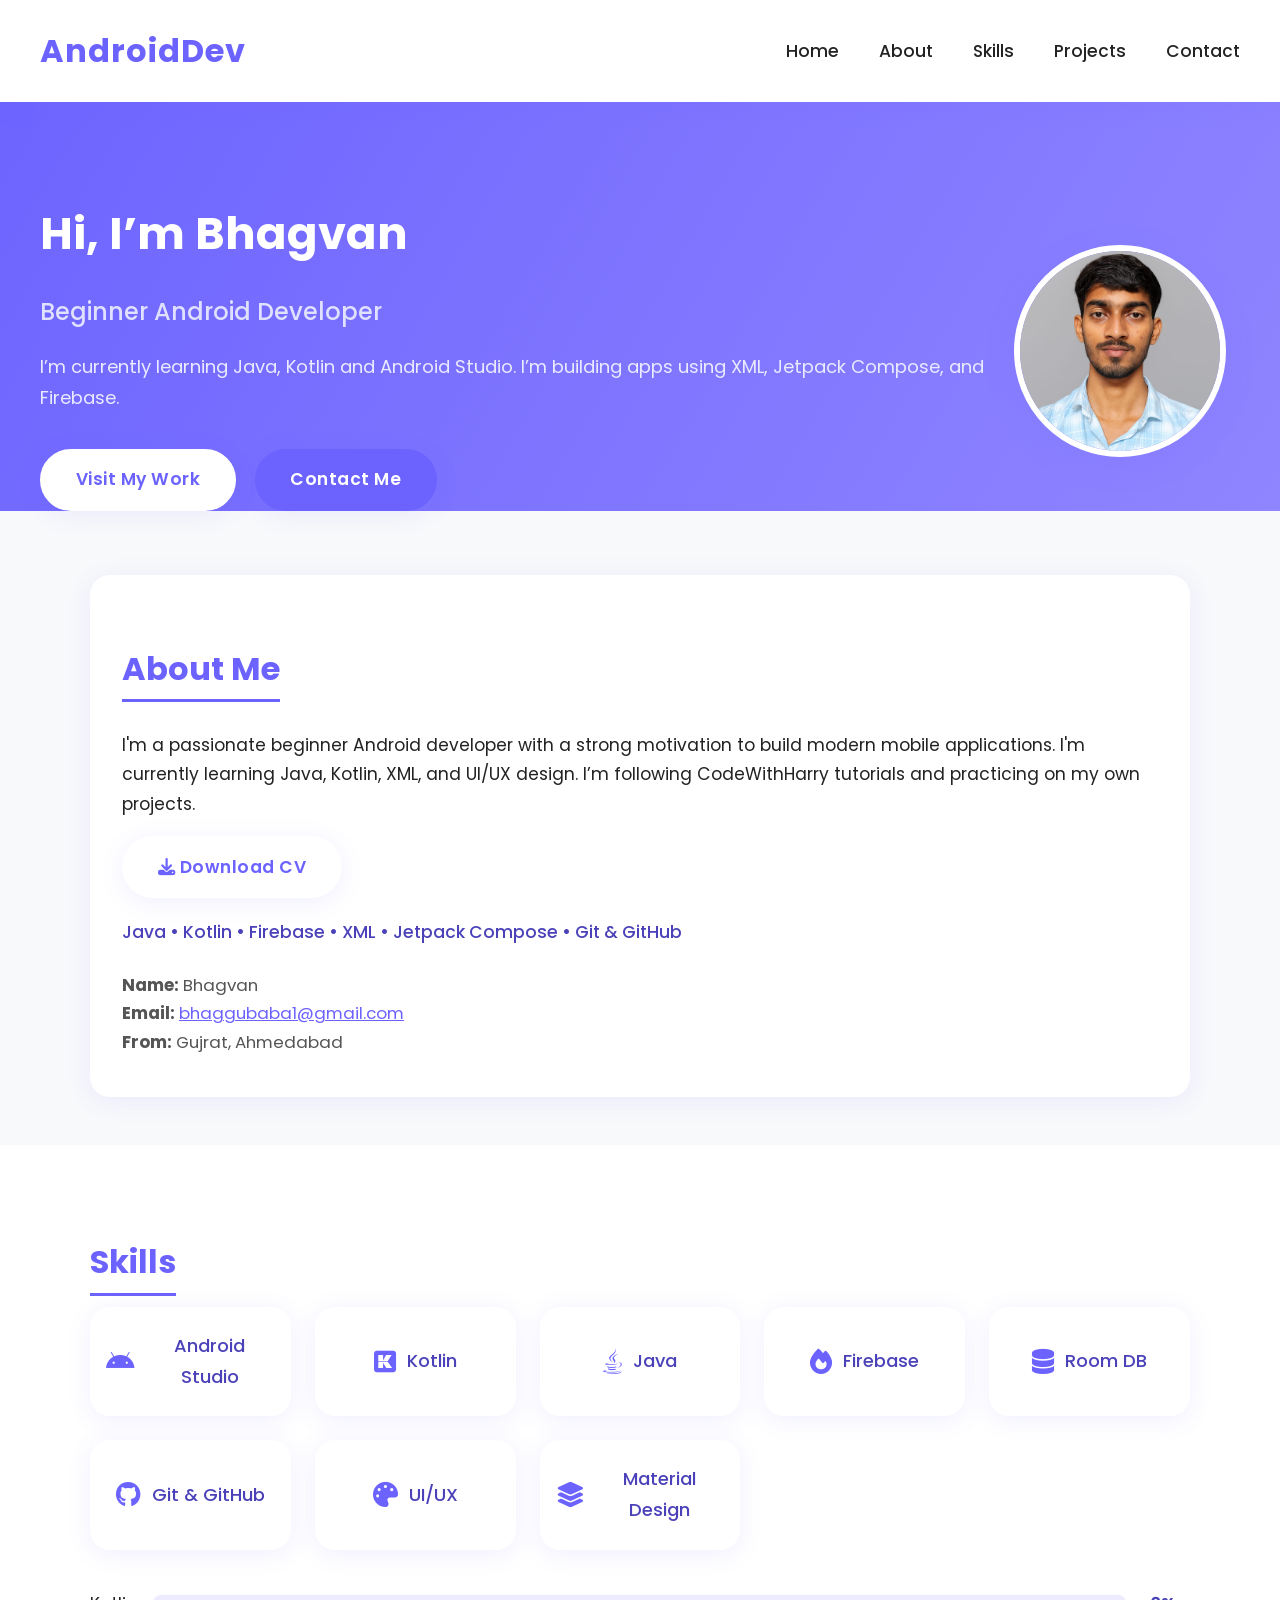
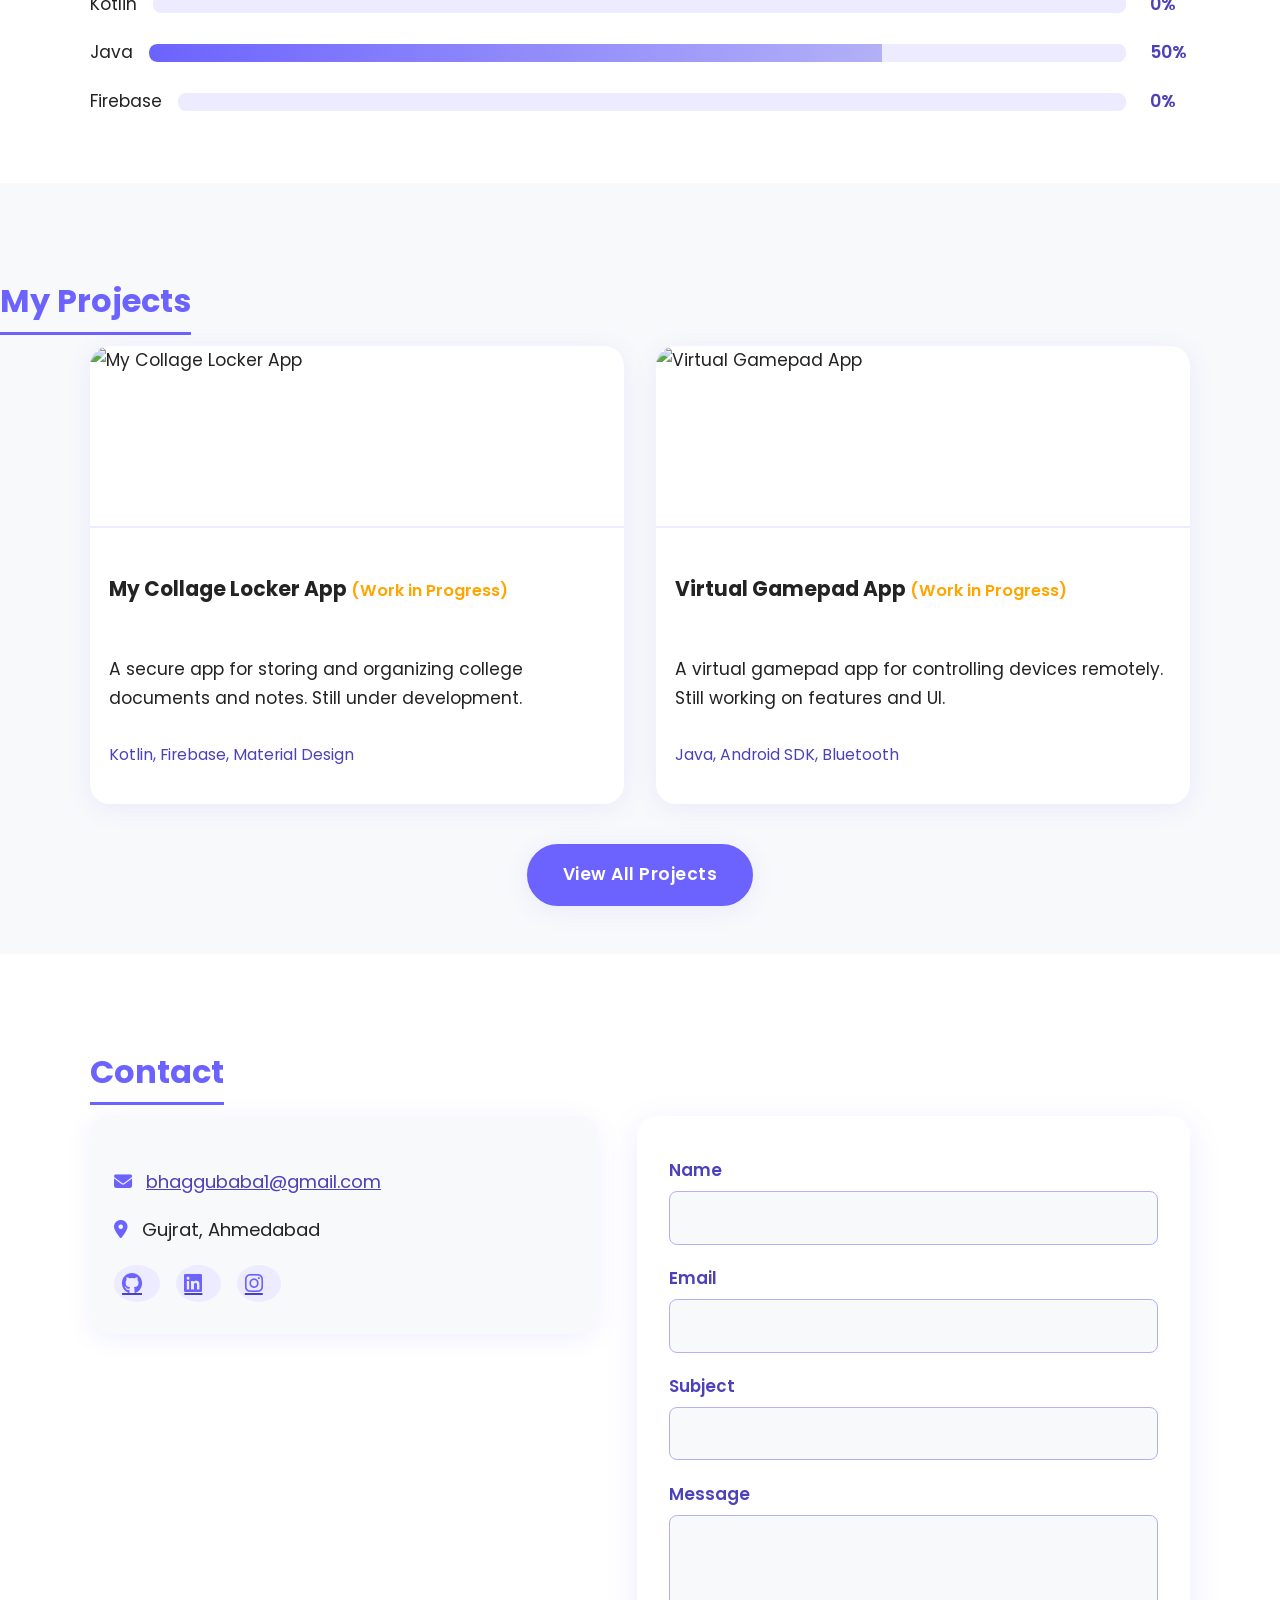
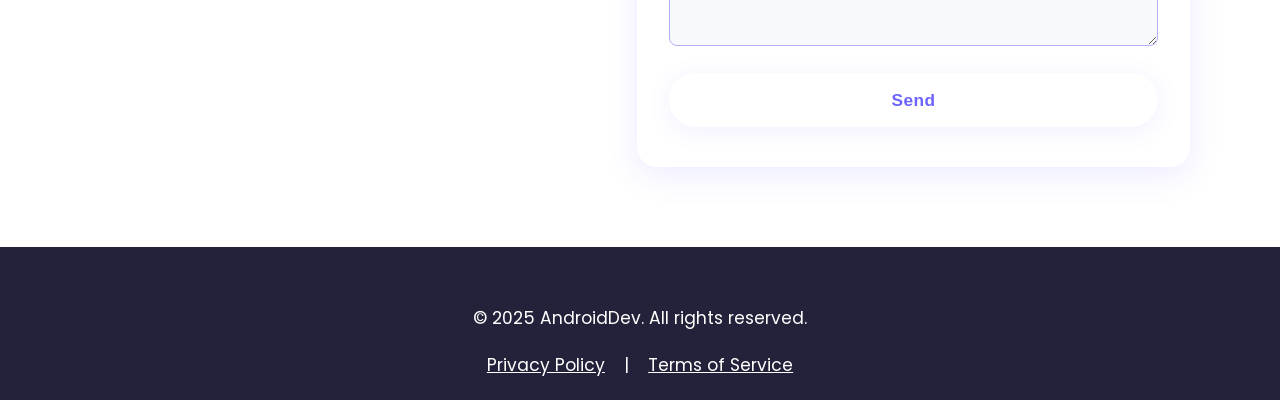
==== commit 883517be: "Update index.html" ====
--- a/index.html
+++ b/index.html
@@ -83,7 +83,7 @@
         </div>
         <div class="skill-bar">
           <span>Firebase</span>
-          <div class="bar-bg"><div class="bar-fill" style="width:35%"></div></div>
+          <div class="bar-bg"><div class="bar-fill" style="width:0%"></div></div>
           <span class="bar-percent">0%</span>
         </div>
       </div>
--- a/styles.css
+++ b/styles.css
@@ -99,6 +99,7 @@
 .hero-text {
   flex: 1 1 400px;
   color: #fff;
+  text-align: left;
 }
 .hero-text h1 {
   font-size: 2.8rem;
@@ -125,6 +126,7 @@
 .hero-buttons {
   display: flex;
   gap: 1.2rem;
+  flex-wrap: wrap;
 }
 .btn {
   padding: 0.9rem 2.1rem;
@@ -517,14 +519,21 @@
 @media (max-width: 900px) {
   .hero-content, .about-container, .contact-container {
     flex-direction: column;
-    align-items: flex-start;
-    gap: 2rem;
+    align-items: center;
+    gap: 1.5rem;
     padding-left: 1rem;
     padding-right: 1rem;
+    text-align: center;
+  }
+  .hero-text {
+    text-align: center;
+  }
+  .hero-buttons {
+    justify-content: center;
   }
   .hero-image {
     align-self: center;
-    margin-top: 2rem;
+    margin-top: 1rem;
   }
 }
 @media (max-width: 600px) {
@@ -535,6 +544,30 @@
   }
   .hero-content, .about-container, .contact-container {
     padding: 1rem 0.5rem 0 0.5rem;
+    gap: 1rem;
+  }
+  .hero-text h1 {
+    font-size: 2.2rem;
+    margin-bottom: 0.3rem;
+  }
+  .hero-text h2 {
+    font-size: 1.3rem;
+    margin-bottom: 0.8rem;
+  }
+  .hero-text p {
+    margin-bottom: 1.5rem;
+    font-size: 1rem;
+  }
+  .hero-buttons {
+    gap: 0.8rem;
+    justify-content: center;
+  }
+  .btn {
+    padding: 0.8rem 1.8rem;
+    font-size: 1rem;
+  }
+  .hero-image {
+    margin-top: 0.5rem;
   }
   .skills-section, .projects-section, .about-section, .contact-section {
     padding: 2rem 0.5rem;
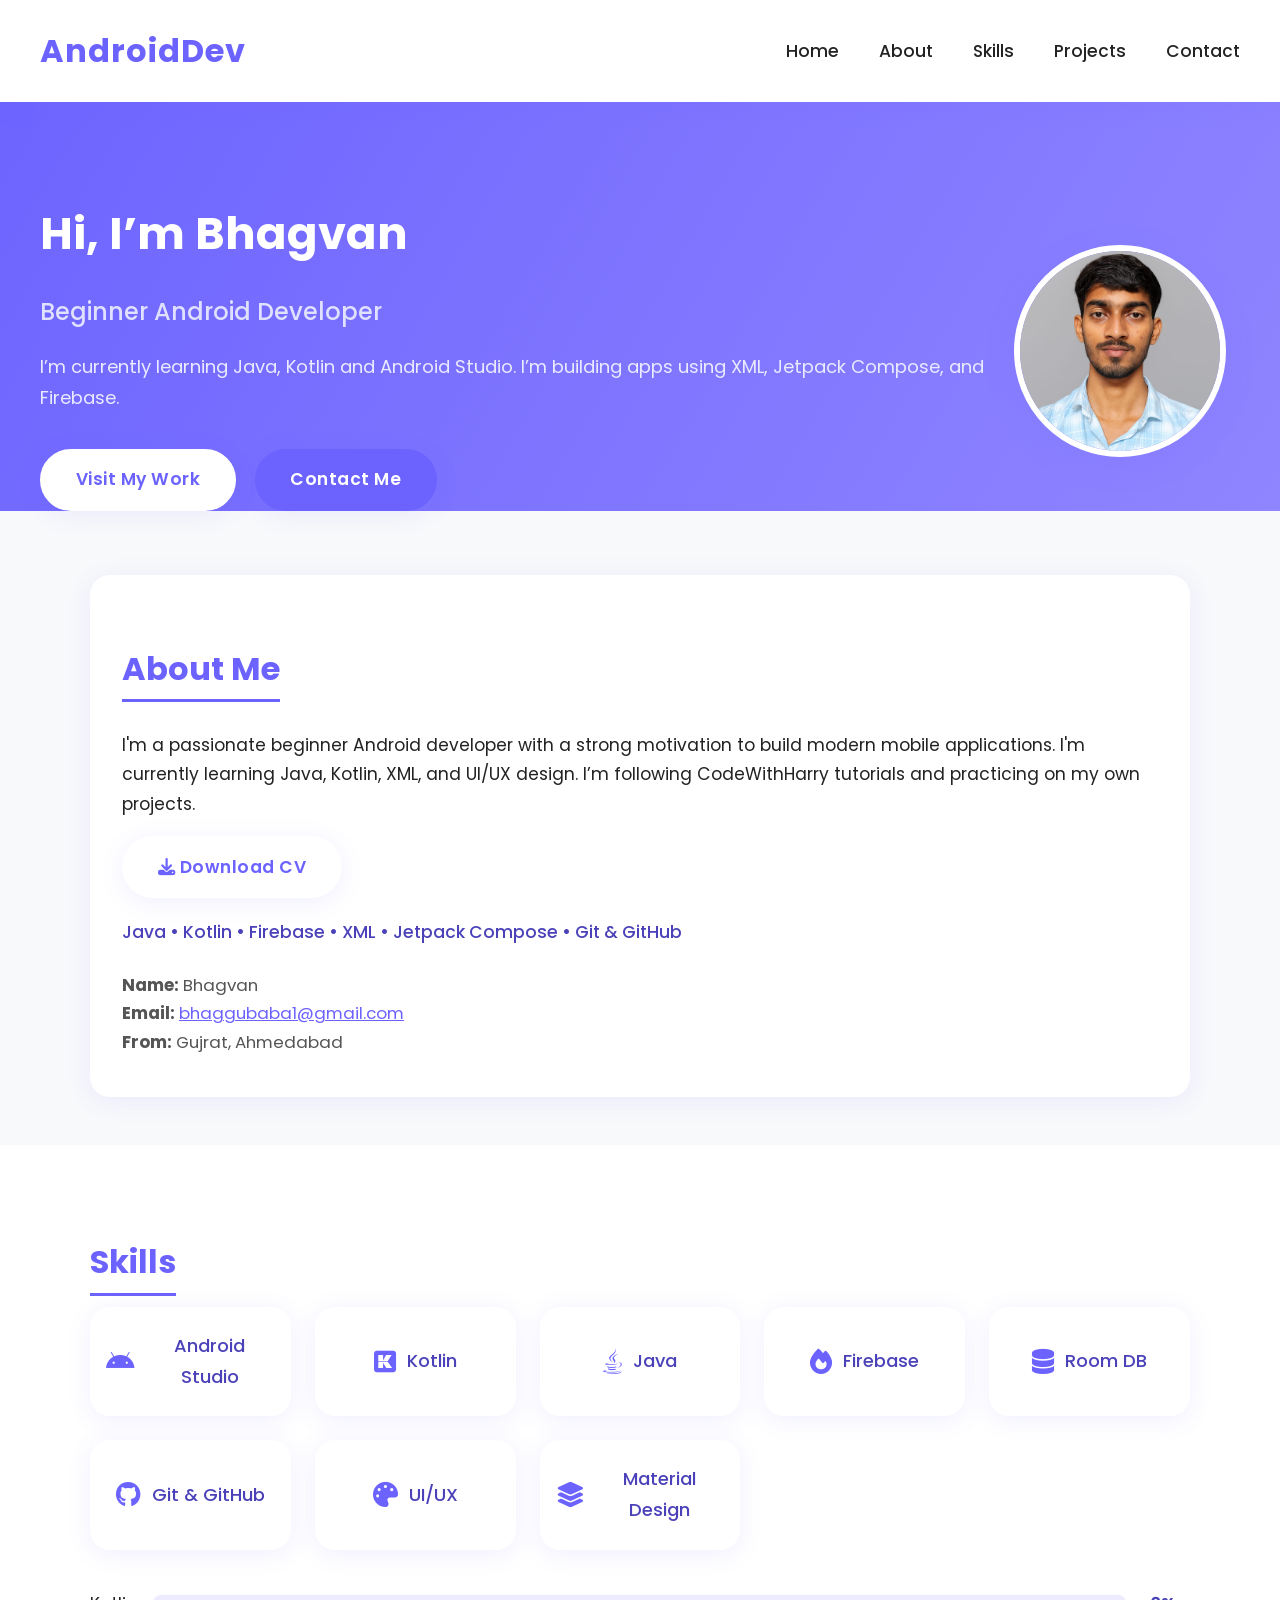
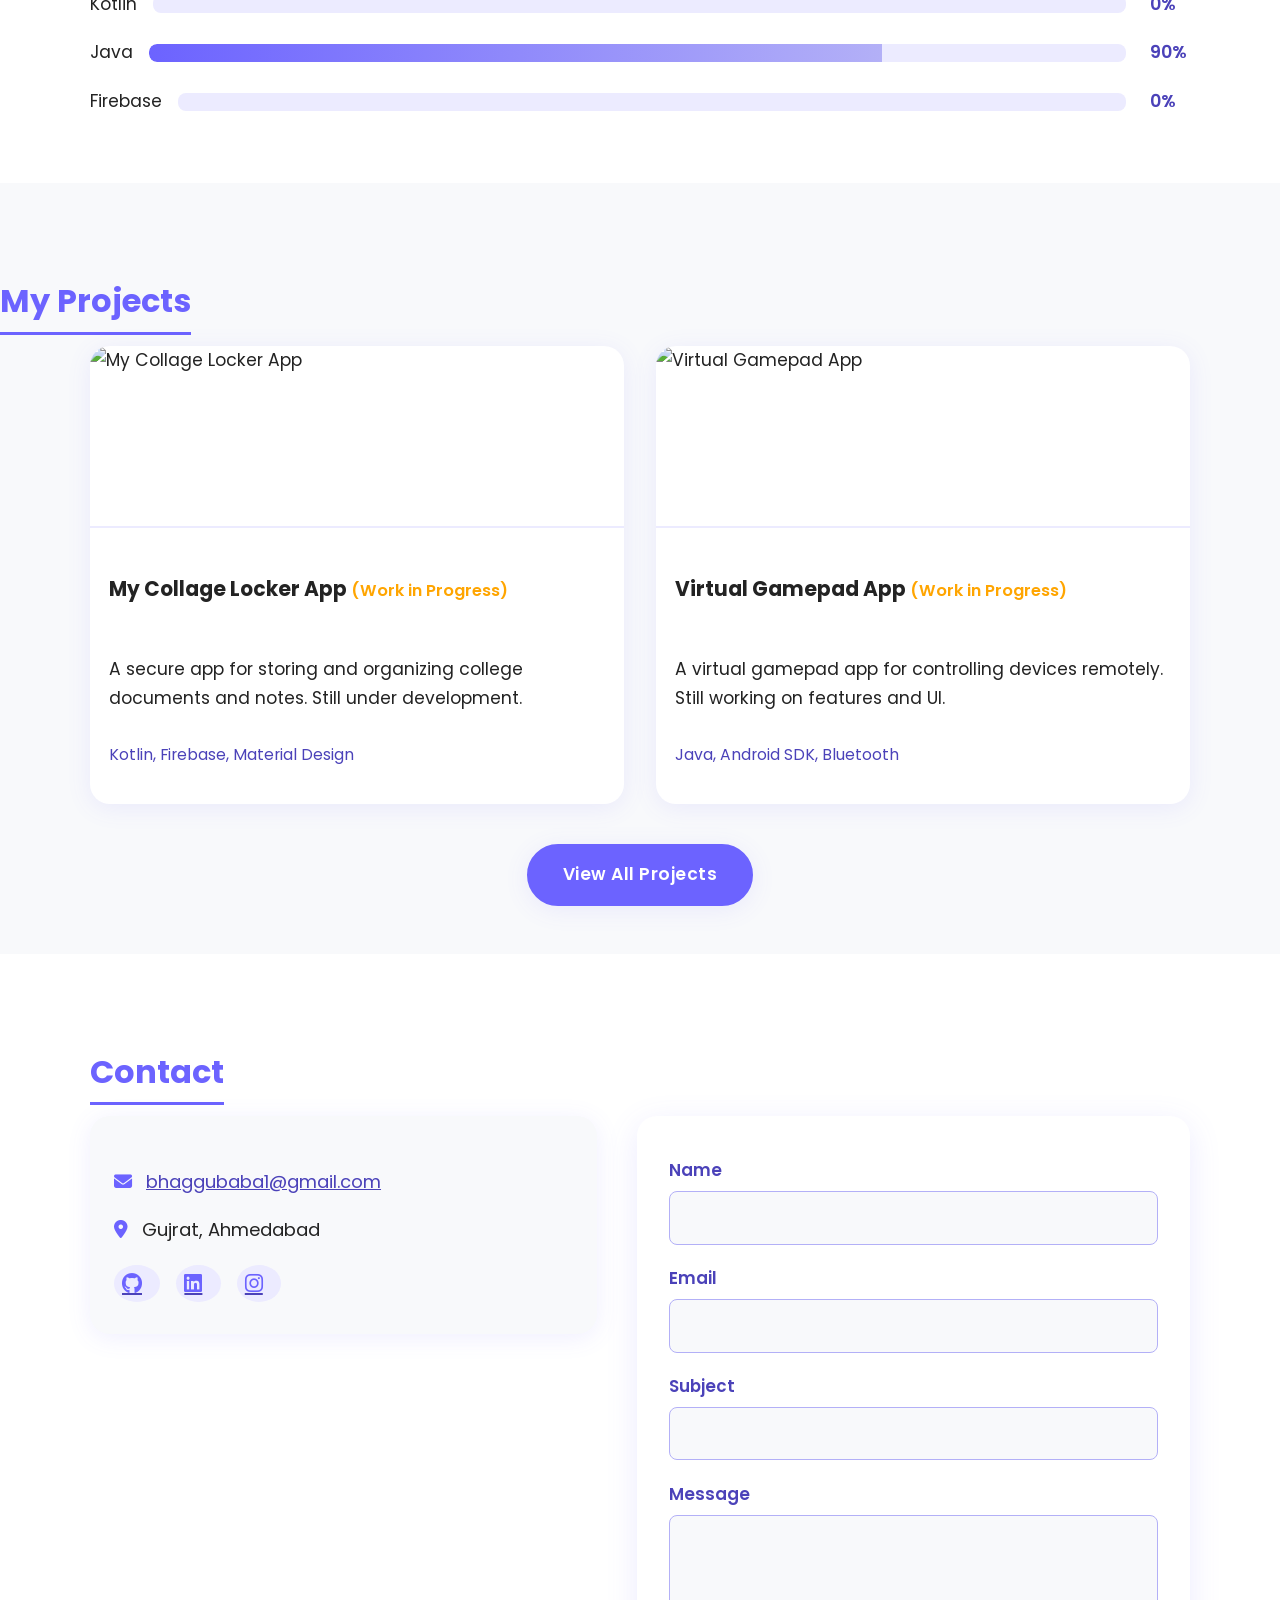
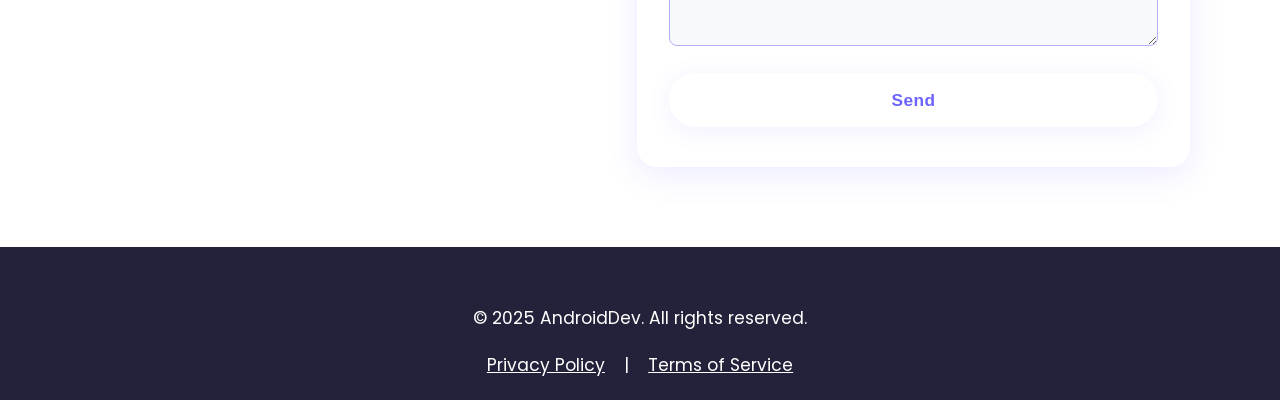
==== commit 3cdc325a: "Update index.html updated java bar" ====
--- a/index.html
+++ b/index.html
@@ -79,7 +79,7 @@
         <div class="skill-bar">
           <span>Java</span>
           <div class="bar-bg"><div class="bar-fill" style="width:75%"></div></div>
-          <span class="bar-percent">50%</span>
+          <span class="bar-percent">90%</span>
         </div>
         <div class="skill-bar">
           <span>Firebase</span>
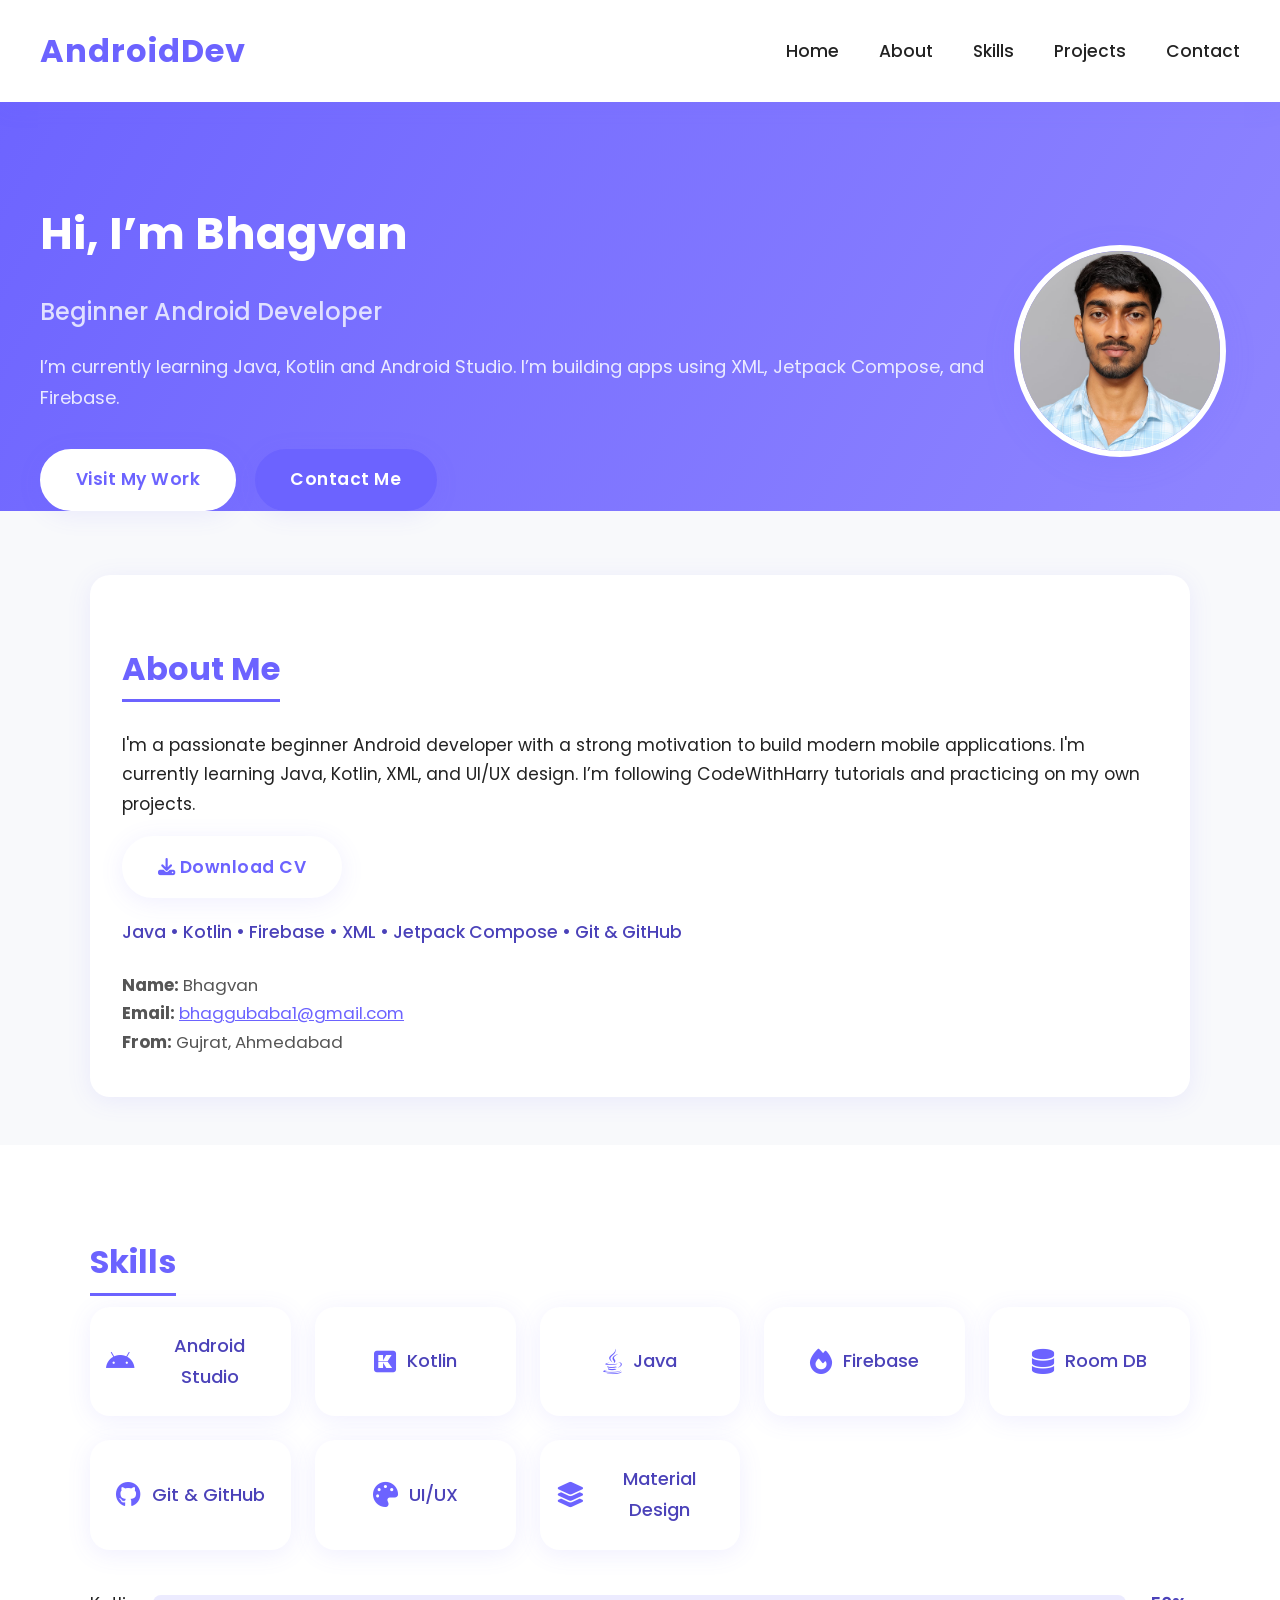
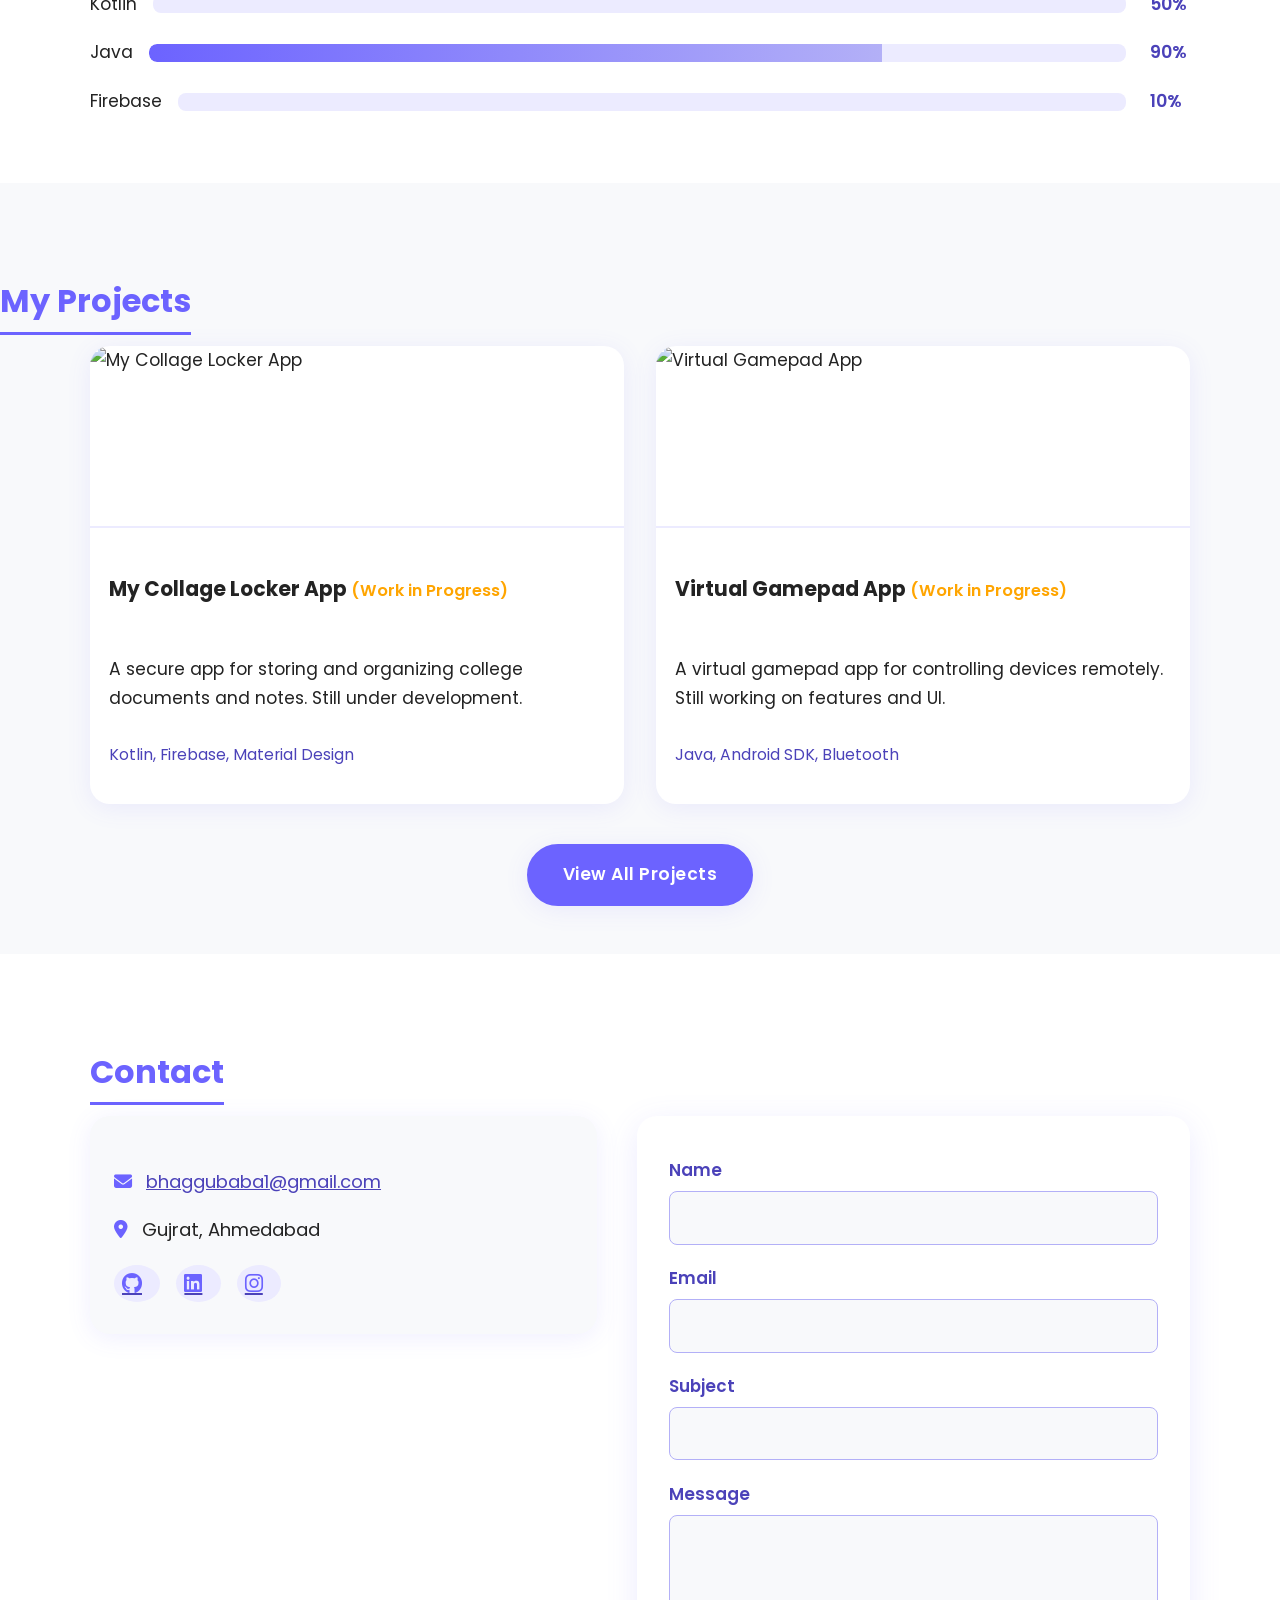
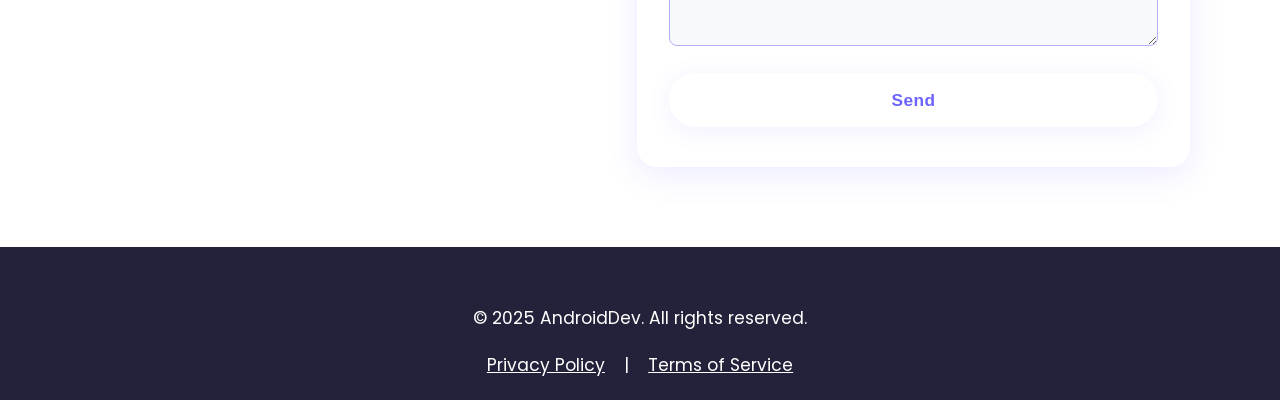
==== commit afccf80c: "Update index.html updated bars" ====
--- a/index.html
+++ b/index.html
@@ -74,7 +74,7 @@
         <div class="skill-bar">
           <span>Kotlin</span>
           <div class="bar-bg"><div class="bar-fill" style="width:0%"></div></div>
-          <span class="bar-percent">0%</span>
+          <span class="bar-percent">50%</span>
         </div>
         <div class="skill-bar">
           <span>Java</span>
@@ -84,7 +84,7 @@
         <div class="skill-bar">
           <span>Firebase</span>
           <div class="bar-bg"><div class="bar-fill" style="width:0%"></div></div>
-          <span class="bar-percent">0%</span>
+          <span class="bar-percent">10%</span>
         </div>
       </div>
     </section>
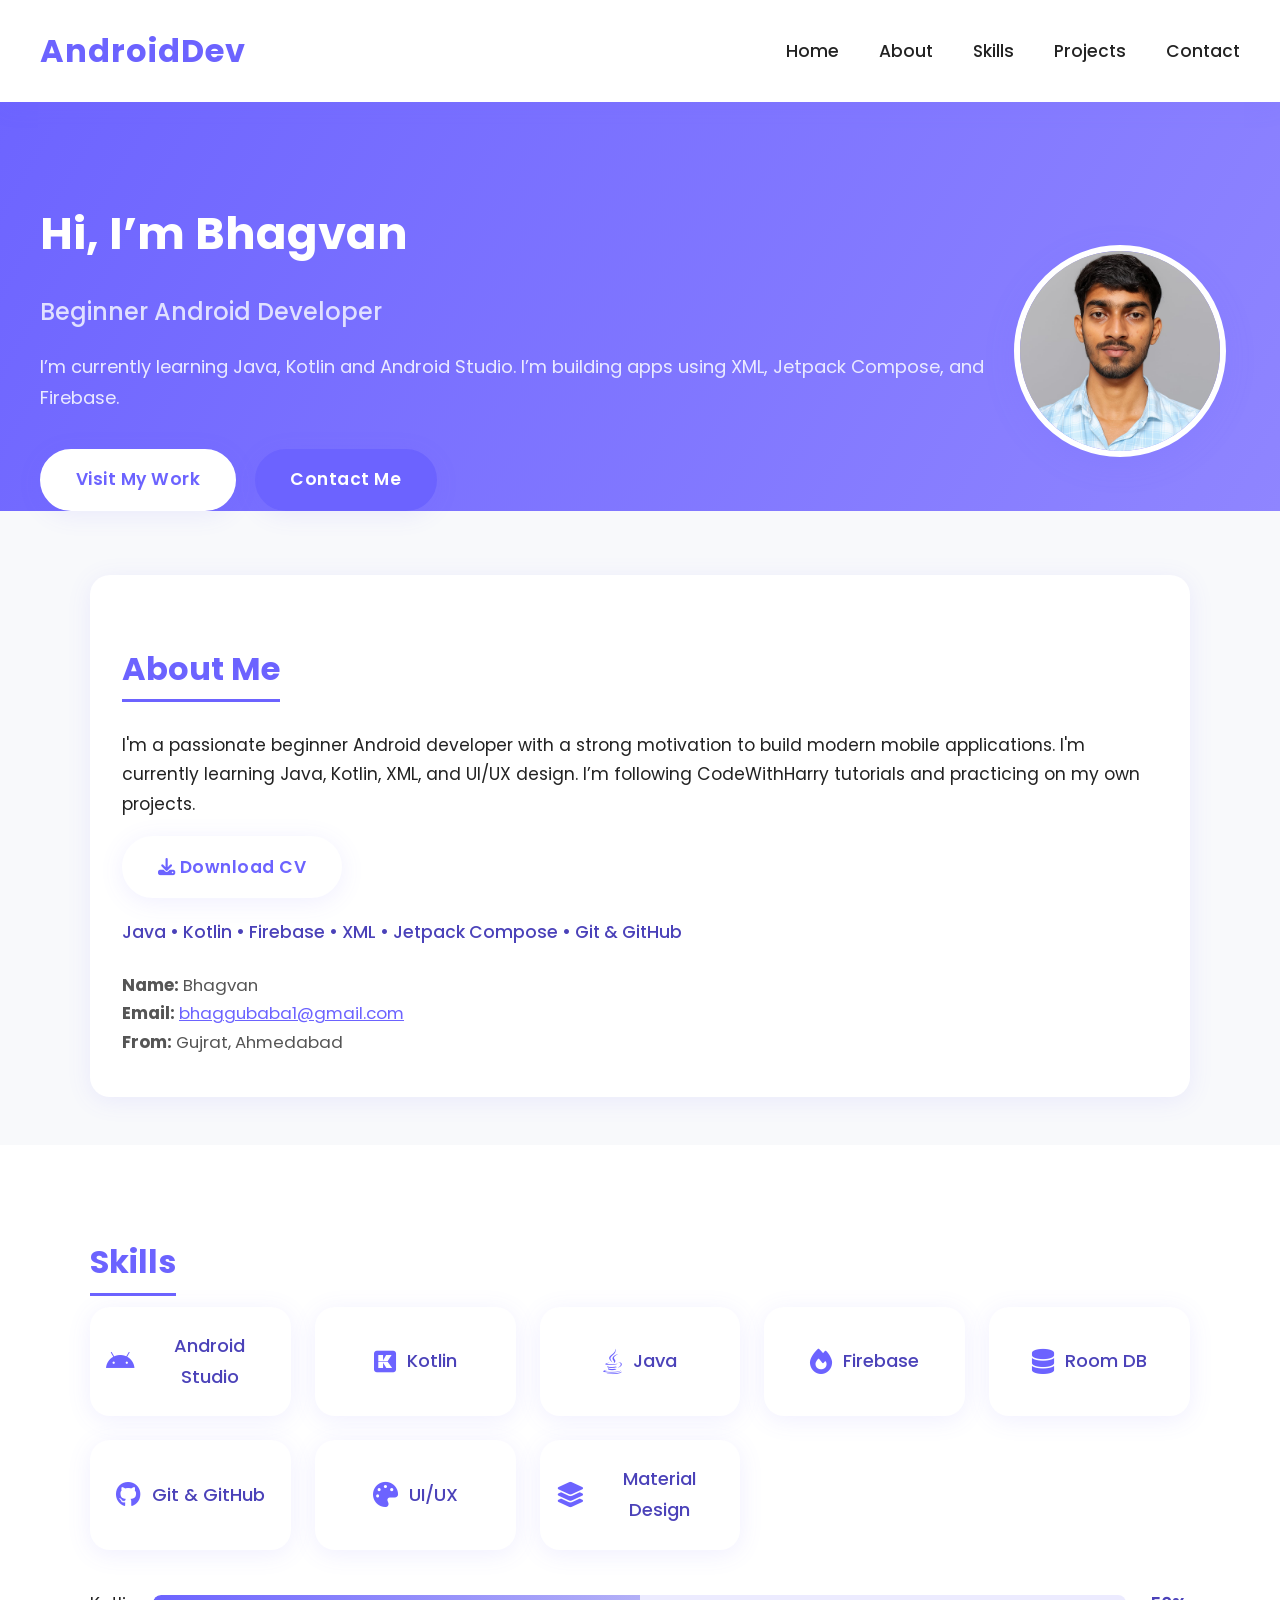
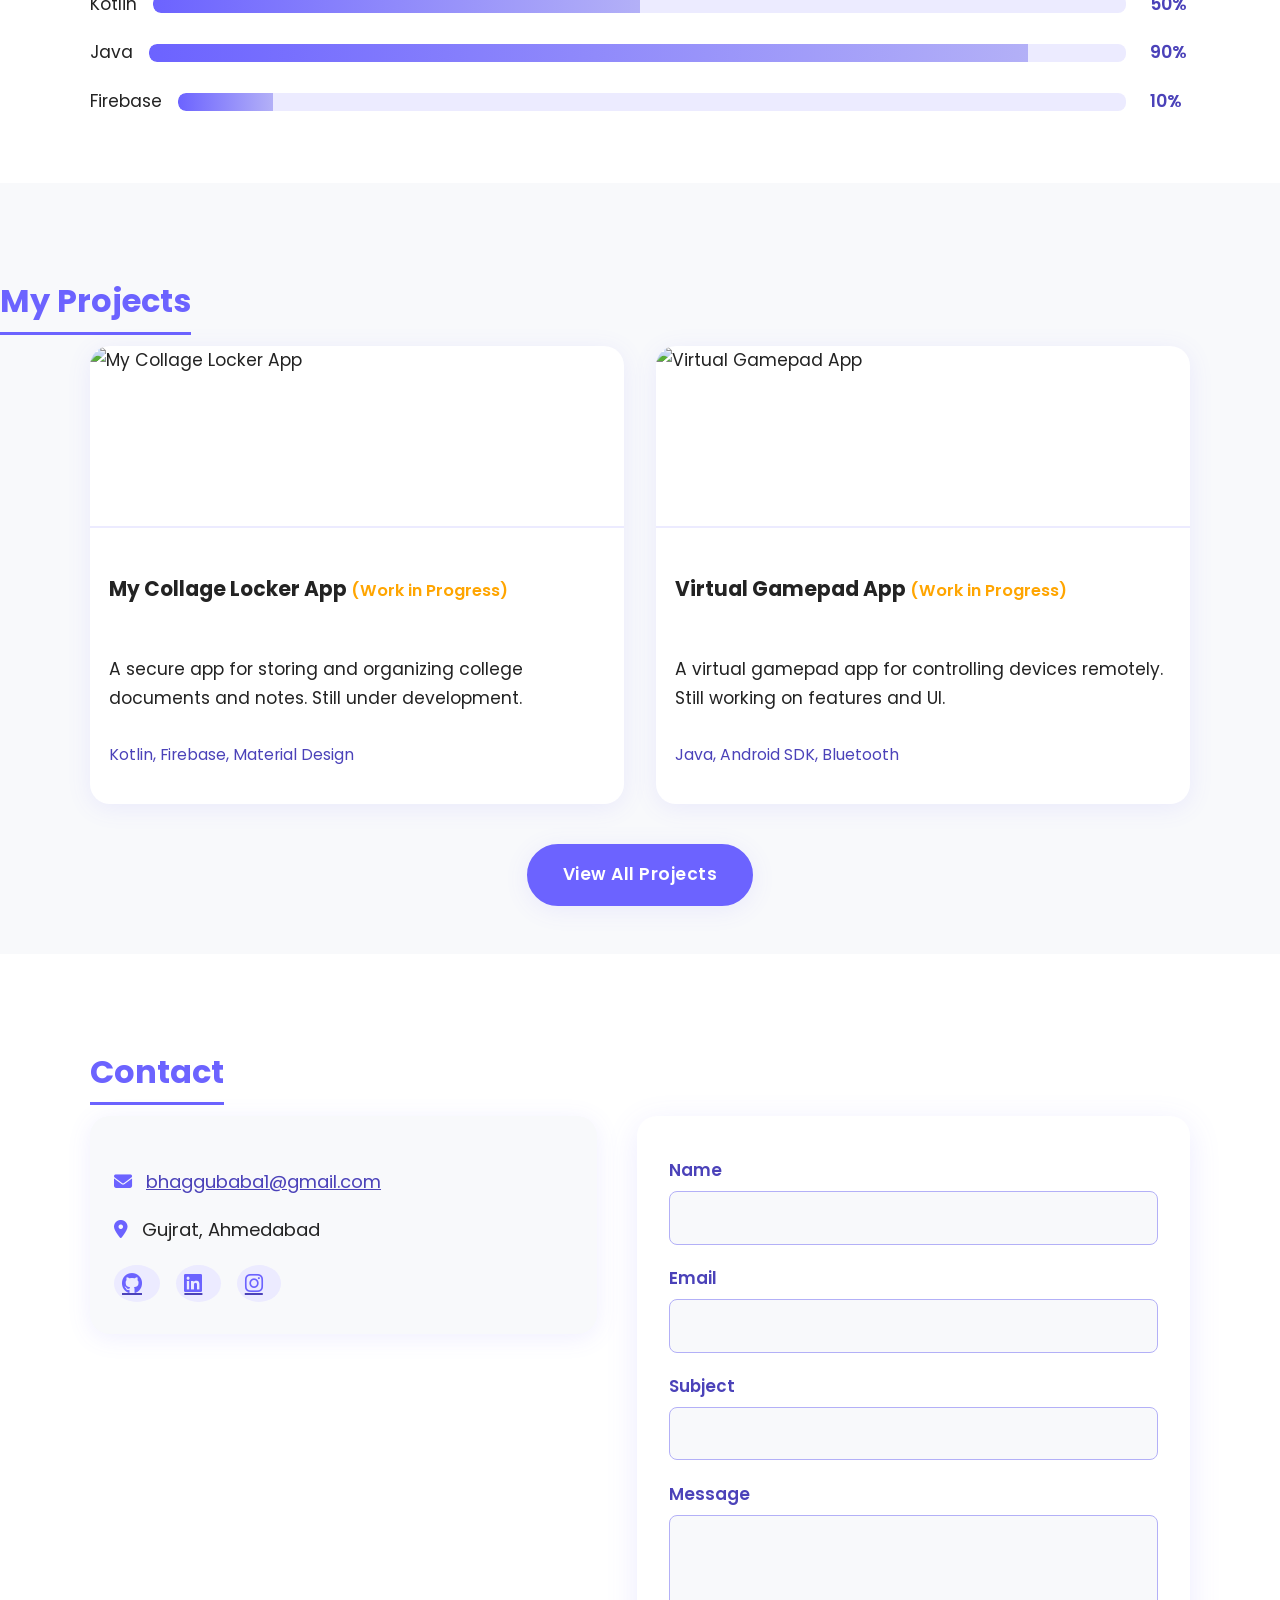
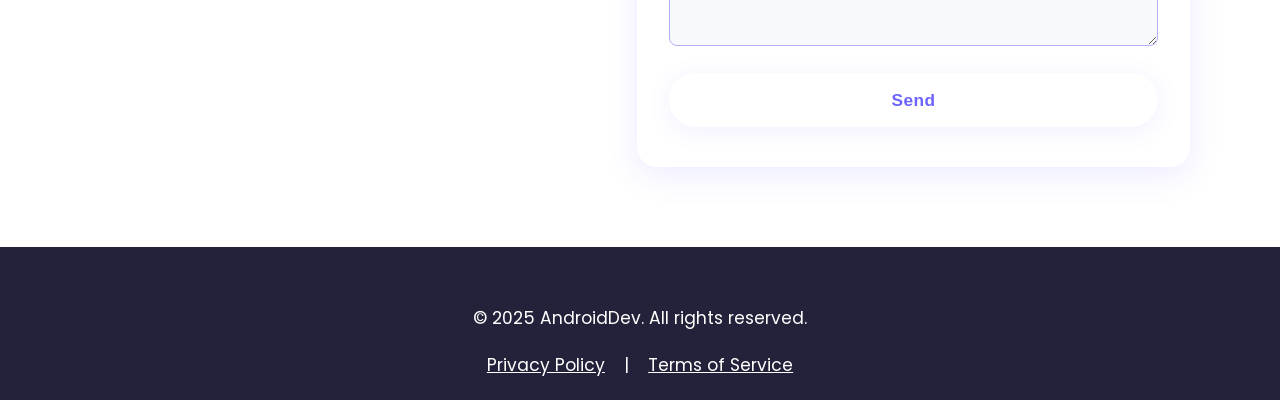
==== commit cd5d447b: "Update index.html updated bars" ====
--- a/index.html
+++ b/index.html
@@ -73,17 +73,17 @@
       <div class="skill-bars">
         <div class="skill-bar">
           <span>Kotlin</span>
-          <div class="bar-bg"><div class="bar-fill" style="width:0%"></div></div>
+          <div class="bar-bg"><div class="bar-fill" style="width:50%"></div></div>
           <span class="bar-percent">50%</span>
         </div>
         <div class="skill-bar">
           <span>Java</span>
-          <div class="bar-bg"><div class="bar-fill" style="width:75%"></div></div>
+          <div class="bar-bg"><div class="bar-fill" style="width:90%"></div></div>
           <span class="bar-percent">90%</span>
         </div>
         <div class="skill-bar">
           <span>Firebase</span>
-          <div class="bar-bg"><div class="bar-fill" style="width:0%"></div></div>
+          <div class="bar-bg"><div class="bar-fill" style="width:10%"></div></div>
           <span class="bar-percent">10%</span>
         </div>
       </div>
